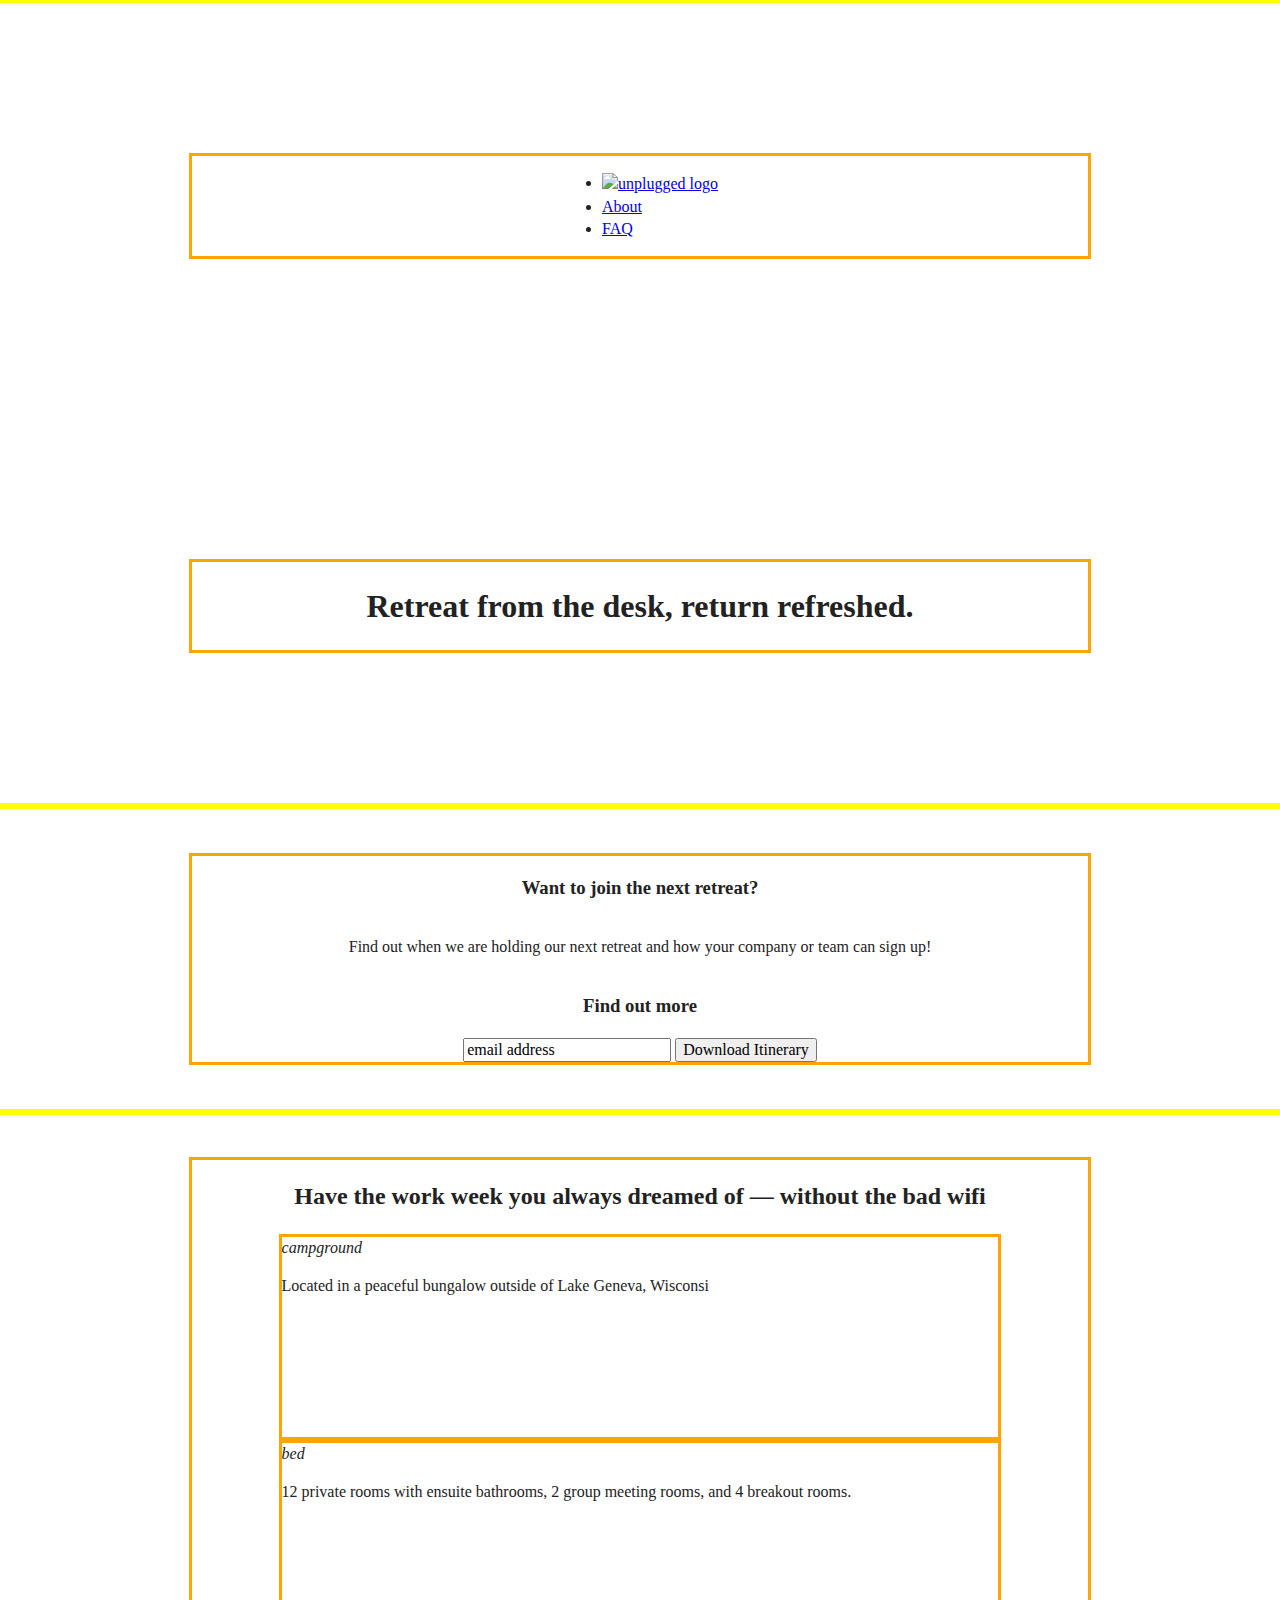
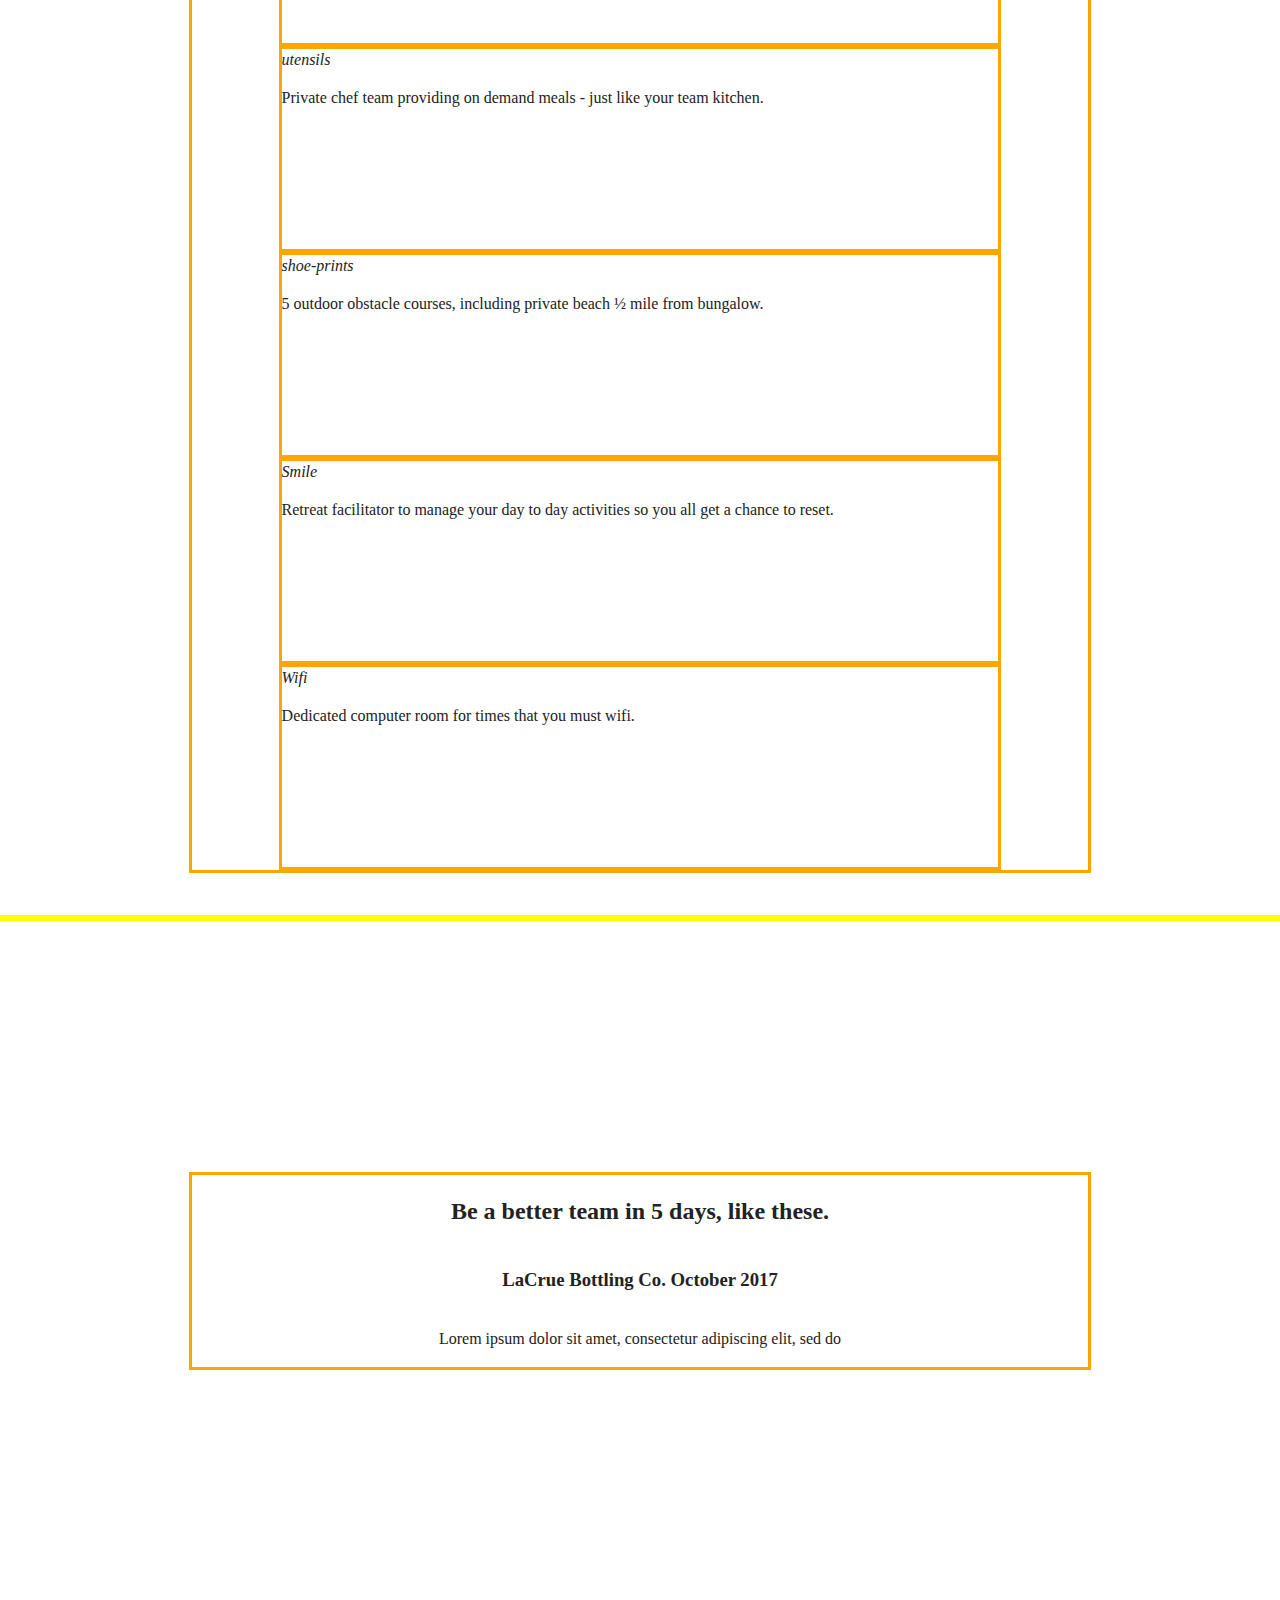
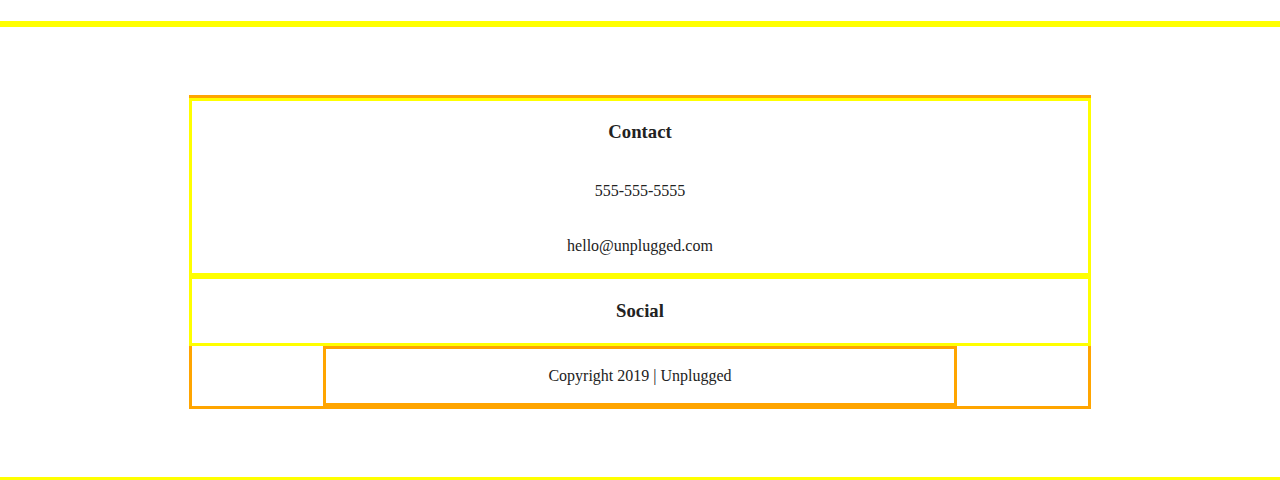
==== index.html @ 6e956337 "CReated breakpoints and fixed layouts for homepage, about and faqs" ====
<!doctype html>
<html class="no-js" lang="">

<head>
  <meta charset="utf-8">
  <title>Unplugged Retreat</title>
  <meta name="description" content="">
  <meta name="viewport" content="width=device-width, initial-scale=1">

  <link rel="manifest" href="site.webmanifest">
  <link rel="apple-touch-icon" href="./icon.png">
  <!-- Place favicon.ico in the root directory -->

  <link rel="stylesheet" href="./css/normalize.css">
  <link rel="stylesheet" href="./css/main.css">

  <meta name="theme-color" content="#fafafa">
</head>

<body>
  <!--[if IE]>
    <p class="browserupgrade">You are using an <strong>outdated</strong> browser. Please <a href="https://browsehappy.com/">upgrade your browser</a> to improve your experience and security.</p>
  <![endif]-->
  <header>
    <div class="section-content">
      <nav>
        <ul>
          <li><a href="#"><img src="" alt="unplugged logo"></a></li>
          <li><a href="./about/index.html">About</a></li>
          <li><a href="./faqs/index.html">FAQ</a></li>
        </ul>
      </nav>
    </div>
    <div class="section-content">
      <h1>Retreat from the desk, return refreshed.</h1>
      <img src="" alt="" />
    </div>
  </header>
  <main>
    <section id="download-form">
      <div class="section-content">
        <h3>Want to join the next retreat? </h3>
        <p>Find out when we are holding our next retreat and how your company or team can sign up!</p>
        <h3>Find out more</h3>
        <form>
          <input type="text" name="name" value="email address">
          <input type="button" value="Download Itinerary">
        </form>
      </div>
    </section>

    <section id="features">
      <div class="section-content">
        <h2>Have the work week you always dreamed of — without the bad wifi</h2>
        <div class="features-item" id="features-1">
          <i>campground</i>
          <p>Located in a peaceful bungalow outside of Lake Geneva, Wisconsi</p>

        </div>
        <div class="features-item" id="features-2">
          <i>bed</i>
          <p>12 private rooms with ensuite bathrooms, 2 group meeting rooms, and 4 breakout rooms.</p>
        </div>
        <div class="features-item" id="features-3">
          <i>utensils</i>
          <p>Private chef team providing on demand meals - just like your team kitchen.</p>
        </div>
        <div class="features-item" id="features-4">
          <i>shoe-prints</i>
          <p>5 outdoor obstacle courses, including private beach ½ mile from bungalow.</p>
        </div>
        <div class="features-item" id="features-5">
          <i>Smile</i>
          <p>Retreat facilitator to manage your day to day activities so you all get a chance to reset.</p>
        </div>
        <div class="features-item" id="features-6">
          <i>Wifi</i>
          <p>Dedicated computer room for times that you must wifi.</p>
        </div>
      </div>
    </section>
    <section id="reviews">
      <div class="section-content">
        <h2>Be a better team in 5 days, like these.</h2>
        <img src="" alt="">
        <h3>
          LaCrue Bottling Co. October 2017
        </h3>
        <p>Lorem ipsum dolor sit amet, consectetur adipiscing elit, sed do</p>
      </div>
    </section>
  </main>
  <footer>
    <div class="section-content">
      <div class="footer-section" id="contact">
        <h3>Contact</h3>
        <p>555-555-5555</p>
        <p>hello@unplugged.com</p>
      </div>
      <div class="footer-section" id="social">
        <h3>Social</h3>
        <div class="social-icons-container">
          <i class="social-icon" id="facebook"></i>
          <i class="social-icon" id="twitter"></i>
          <i class="social-icon" id="instagram"></i>
        </div>
      </div>
      <div class="section-content">
        <p id="copyright">Copyright 2019 | Unplugged</p>
      </div>
    </div>
  </footer>


  <script src="./js/vendor/modernizr-3.8.0.min.js"></script>
  <script src="https://code.jquery.com/jquery-3.4.1.min.js"
    integrity="sha256-CSXorXvZcTkaix6Yvo6HppcZGetbYMGWSFlBw8HfCJo=" crossorigin="anonymous"></script>
  <script>
    window.jQuery || document.write('<script src="js/vendor/jquery-3.4.1.min.js"><\/script>')
  </script>
  <script src="./js/plugins.js"></script>
  <script src="./js/main.js"></script>

  <!-- Google Analytics: change UA-XXXXX-Y to be your site's ID. -->
  <script>
    window.ga = function () {
      ga.q.push(arguments)
    };
    ga.q = [];
    ga.l = +new Date;
    ga('create', 'UA-XXXXX-Y', 'auto');
    ga('set', 'transport', 'beacon');
    ga('send', 'pageview')
  </script>
  <script src="https://www.google-analytics.com/analytics.js" async></script>
</body>

</html>
---- css/main.css ----
/*! HTML5 Boilerplate v7.3.0 | MIT License | https://html5boilerplate.com/ */

/* main.css 2.0.0 | MIT License | https://github.com/h5bp/main.css#readme */
/*
 * What follows is the result of much research on cross-browser styling.
 * Credit left inline and big thanks to Nicolas Gallagher, Jonathan Neal,
 * Kroc Camen, and the H5BP dev community and team.
 */

/* ==========================================================================
   Base styles: opinionated defaults
   ========================================================================== */

html {
  color: #222;
  font-size: 1em;
  line-height: 1.4;
  /* background-color: #ccc; */
}

/*
 * Remove text-shadow in selection highlight:
 * https://twitter.com/miketaylr/status/12228805301
 *
 * Vendor-prefixed and regular ::selection selectors cannot be combined:
 * https://stackoverflow.com/a/16982510/7133471
 *
 * Customize the background color to match your design.
 */

::-moz-selection {
  background: #b3d4fc;
  text-shadow: none;
}

::selection {
  background: #b3d4fc;
  text-shadow: none;
}

/*
 * A better looking default horizontal rule
 */

hr {
  display: block;
  height: 1px;
  border: 0;
  border-top: 1px solid #ccc;
  margin: 1em 0;
  padding: 0;
}

/*
 * Remove the gap between audio, canvas, iframes,
 * images, videos and the bottom of their containers:
 * https://github.com/h5bp/html5-boilerplate/issues/440
 */

audio,
canvas,
iframe,
img,
svg,
video {
  vertical-align: middle;
}

/*
 * Remove default fieldset styles.
 */

fieldset {
  border: 0;
  margin: 0;
  padding: 0;
}

/*
 * Allow only vertical resizing of textareas.
 */

textarea {
  resize: vertical;
}

/* ==========================================================================
   Browser Upgrade Prompt
   ========================================================================== */

.browserupgrade {
  margin: 0.2em 0;
  background: #ccc;
  color: #000;
  padding: 0.2em 0;
}

/* ==========================================================================
   Author's custom styles
   ========================================================================== */

html,
body,
main {
  margin: 0;
  padding: 0;
  width: 100%;
  display: flex;
  justify-content: center;
  align-items: center;
  flex-direction: column;
}


/* ------------General Layout Styles--------- */

header,
footer,
section,
#download-form,
/* .features-item, */
.footer-section {
  display: flex;
  justify-content: center;
  align-items: center;
  flex-direction: column;
  border: 3px solid yellow;
  width: 100%;
  /* max-width: 1200px; */
}

header {
  min-height: 800px;
}

section#download-form {
  min-height: 300px;
}

section#features {
  min-height: 1400px;
}

#features .features-item {
  min-height: 200px;
  width: 100%;
  border: 3px solid orange;
}

section#reviews {
  min-height: 600px;
  width: 100%;
}

footer {
  min-height: 350px;
  width: 100%;
}

.section-content {
  width: 95%;
}









/* ------------Footer Styles--------- */







/* ==========================================================================
   Helper classes
   ========================================================================== */

/*
 * Hide visually and from screen readers
 */

.hidden {
  display: none !important;
}

/*
* Hide only visually, but have it available for screen readers:
* https://snook.ca/archives/html_and_css/hiding-content-for-accessibility
*
* 1. For long content, line feeds are not interpreted as spaces and small width
*    causes content to wrap 1 word per line:
*    https://medium.com/@jessebeach/beware-smushed-off-screen-accessible-text-5952a4c2cbfe
*/

.sr-only {
  border: 0;
  clip: rect(0, 0, 0, 0);
  height: 1px;
  margin: -1px;
  overflow: hidden;
  padding: 0;
  position: absolute;
  white-space: nowrap;
  width: 1px;
  /* 1 */
}

/*
* Extends the .sr-only class to allow the element
* to be focusable when navigated to via the keyboard:
* https://www.drupal.org/node/897638
*/

.sr-only.focusable:active,
.sr-only.focusable:focus {
  clip: auto;
  height: auto;
  margin: 0;
  overflow: visible;
  position: static;
  white-space: inherit;
  width: auto;
}

/*
* Hide visually and from screen readers, but maintain layout
*/

.invisible {
  visibility: hidden;
}

/*
* Clearfix: contain floats
*
* For modern browsers
* 1. The space content is one way to avoid an Opera bug when the
*    `contenteditable` attribute is included anywhere else in the document.
*    Otherwise it causes space to appear at the top and bottom of elements
*    that receive the `clearfix` class.
* 2. The use of `table` rather than `block` is only necessary if using
*    `:before` to contain the top-margins of child elements.
*/

.clearfix:before,
.clearfix:after {
  content: " ";
  /* 1 */
  display: table;
  /* 2 */
}

.clearfix:after {
  clear: both;
}

/* ==========================================================================
   EXAMPLE Media Queries for Responsive Design.
   These examples override the primary ('mobile first') styles.
   Modify as content requires.
   ========================================================================== */

@media only screen and (min-width: 768px) {

  /* Style adjustments for tablet */
  .section-content {
    width: 80%;
    max-width: 1200px;
    border: 3px solid orange;
    margin: auto;
    display: flex;
    justify-content: center;
    align-items: center;
    flex-direction: column;
  }



  #features .features-item {
    width: 80%;
    border: 3px solid orange;
  }

  section#reviews {
    min-height: 700px;
  }

  footer {
    min-height: 450px;
  }

}

@media only screen and (min-width: 1200px) {
  /* Style adjustments for desktop */

  .section-content {
    width: 70%;
    max-width: 1200px;
    border: 3px solid orange;
  }


}


/* ==========================================================================
   Print styles.
   Inlined to avoid the additional HTTP request:
   https://www.phpied.com/delay-loading-your-print-css/
   ========================================================================== */

@media print {

  *,
  *:before,
  *:after {
    background: transparent !important;
    color: #000 !important;
    /* Black prints faster */
    box-shadow: none !important;
    text-shadow: none !important;
  }

  a,
  a:visited {
    text-decoration: underline;
  }

  a[href]:after {
    content: " ("attr(href) ")";
  }

  abbr[title]:after {
    content: " ("attr(title) ")";
  }

  /*
     * Don't show links that are fragment identifiers,
     * or use the `javascript:` pseudo protocol
     */
  a[href^="#"]:after,
  a[href^="javascript:"]:after {
    content: "";
  }

  pre {
    white-space: pre-wrap !important;
  }

  pre,
  blockquote {
    border: 1px solid #999;
    page-break-inside: avoid;
  }

  /*
     * Printing Tables:
     * https://web.archive.org/web/20180815150934/http://css-discuss.incutio.com/wiki/Printing_Tables
     */
  thead {
    display: table-header-group;
  }

  tr,
  img {
    page-break-inside: avoid;
  }

  p,
  h2,
  h3 {
    orphans: 3;
    widows: 3;
  }

  h2,
  h3 {
    page-break-after: avoid;
  }
}
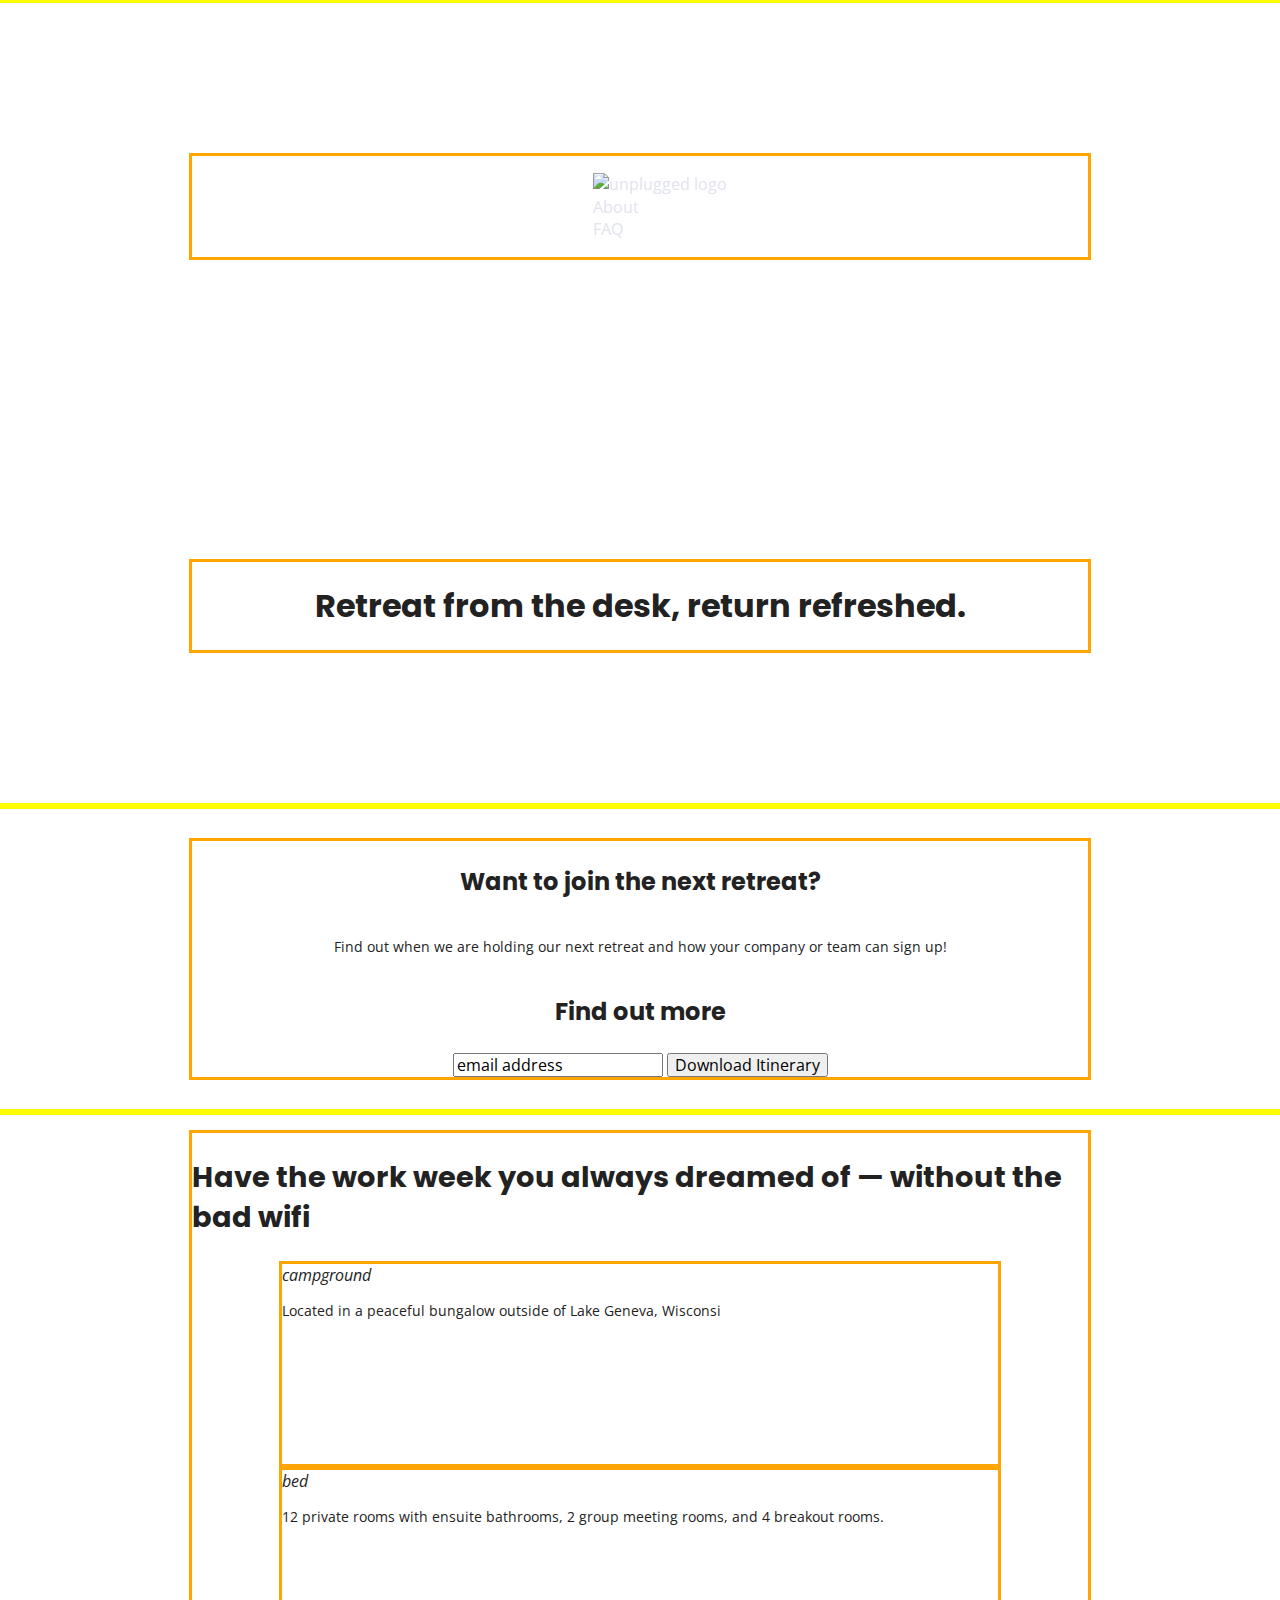
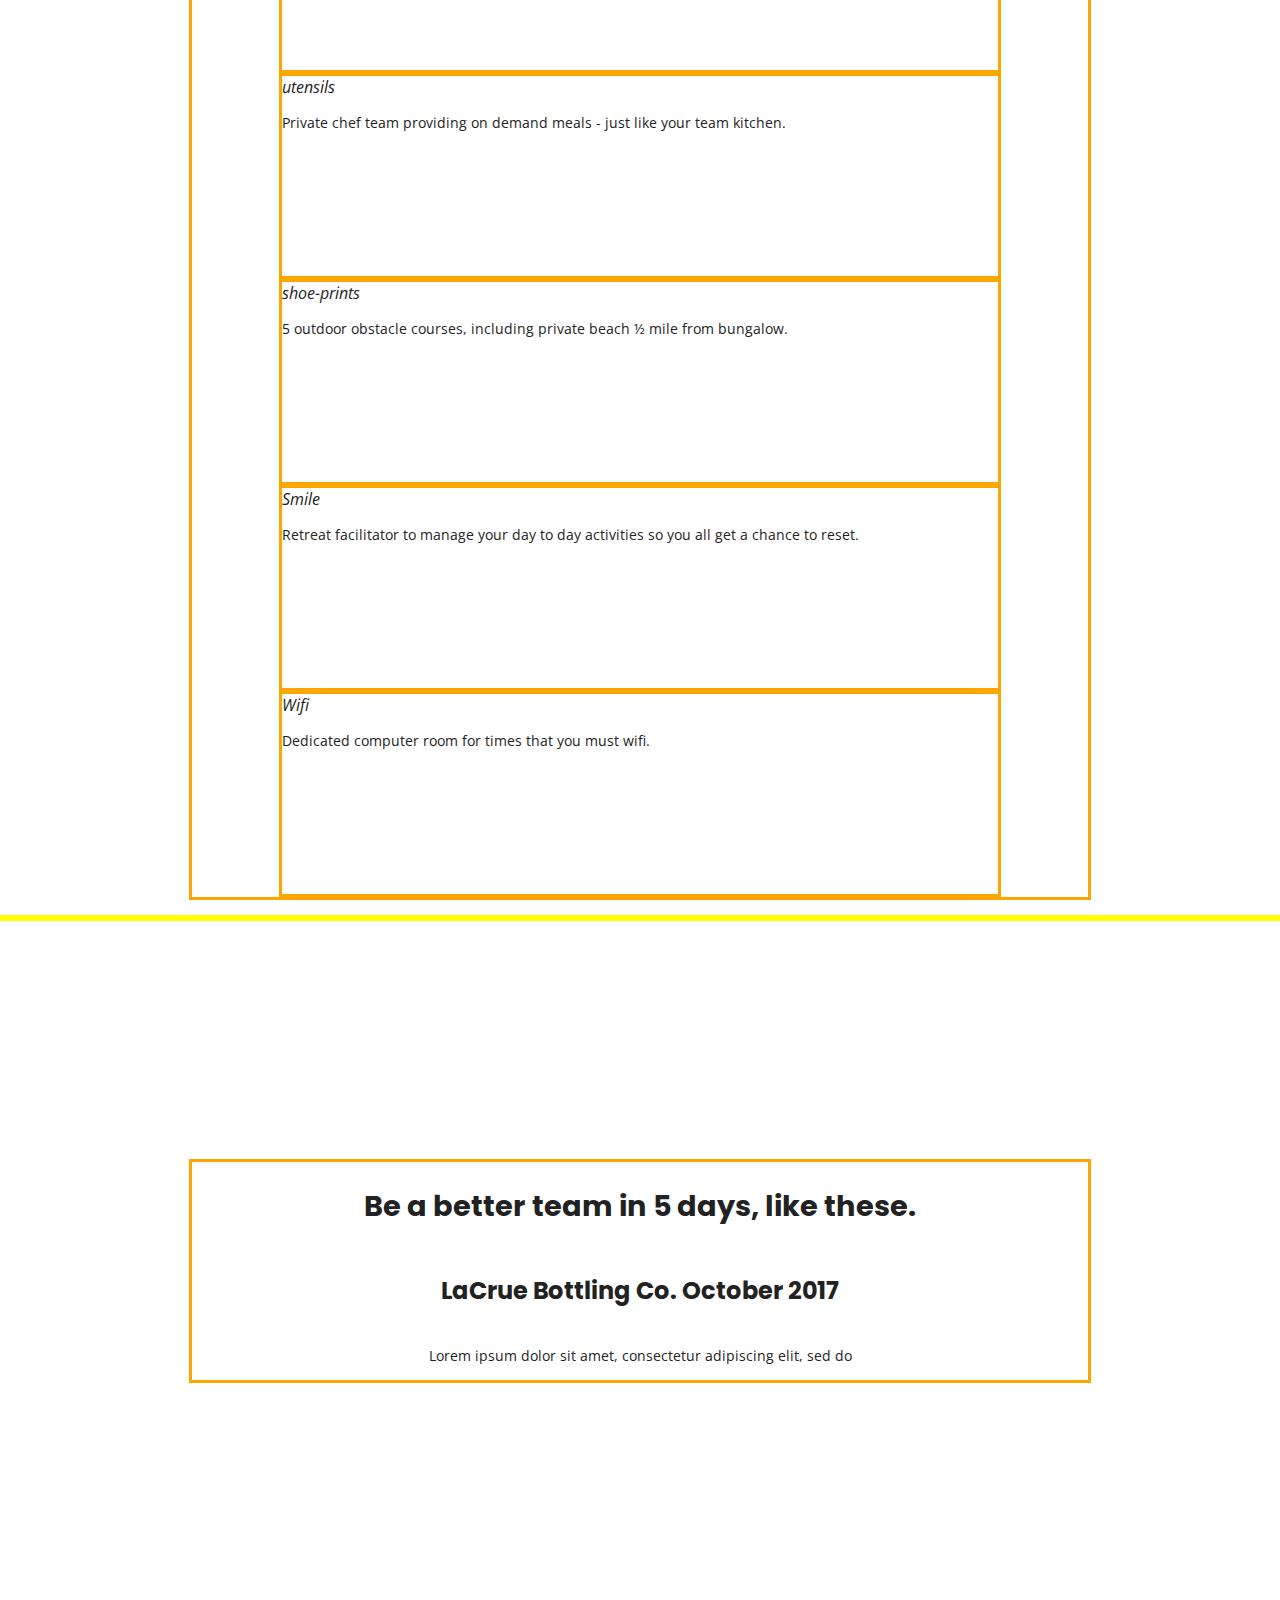
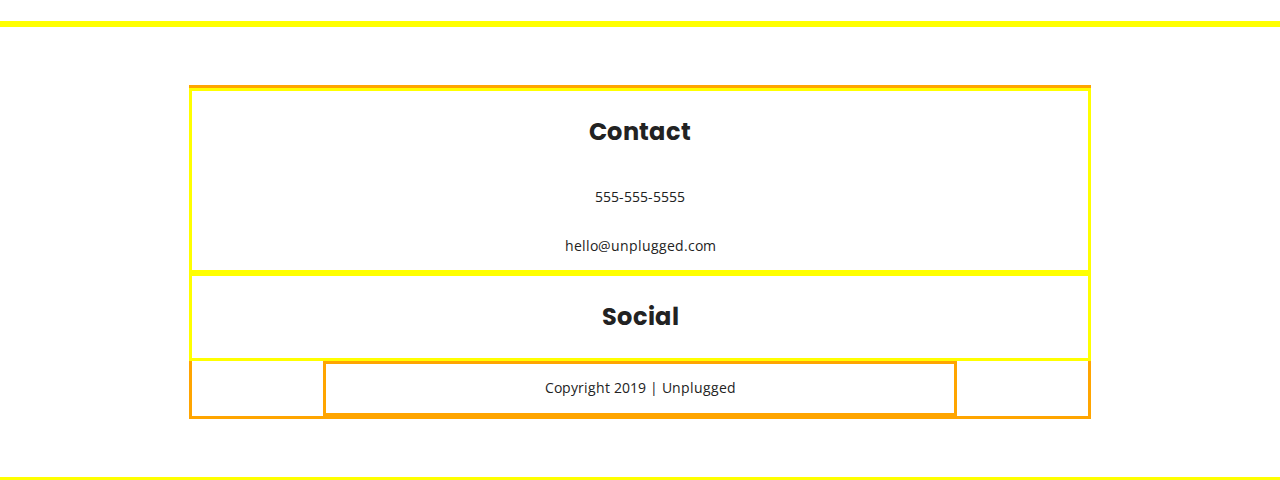
==== commit 6e9b17fe: "Implemented font styles in homepage" ====
--- a/index.html
+++ b/index.html
@@ -11,6 +11,8 @@
   <link rel="apple-touch-icon" href="./icon.png">
   <!-- Place favicon.ico in the root directory -->
 
+  <!-- Google Fonts -->
+  <link href="https://fonts.googleapis.com/css?family=Open+Sans:400,700|Poppins:500,700" rel="stylesheet">
   <link rel="stylesheet" href="./css/normalize.css">
   <link rel="stylesheet" href="./css/main.css">
 
--- a/css/main.css
+++ b/css/main.css
@@ -98,6 +98,15 @@
 /* ==========================================================================
    Author's custom styles
    ========================================================================== */
+
+/* General Styles */
+html {
+  font-size: 16px;
+}
+
+body {
+  font-size: 1em;
+}
 
 html,
 body,
@@ -109,7 +118,48 @@
   justify-content: center;
   align-items: center;
   flex-direction: column;
-}
+  font-family: 'Open Sans', sans-serif;
+}
+
+
+ul,
+ol {
+  list-style-type: none;
+}
+
+a {
+  color: #e2e3ed;
+  text-decoration: none;
+}
+
+h1 {
+  font-family: 'Poppins', sans-serif;
+  font-size: 2em;
+}
+
+h2 {
+  font-family: 'Poppins', sans-serif;
+  font-size: 1.8em;
+}
+
+h3,
+h4 {
+  font-family: 'Poppins', sans-serif;
+  font-size: 1.5em;
+}
+
+p {
+  font-size: 0.9em;
+}
+
+img {}
+
+figure {}
+
+address {}
+
+.section-content {}
+
 
 
 /* ------------General Layout Styles--------- */
@@ -162,6 +212,7 @@
 }
 
 
+/* --------General Styles------- */
 
 
 
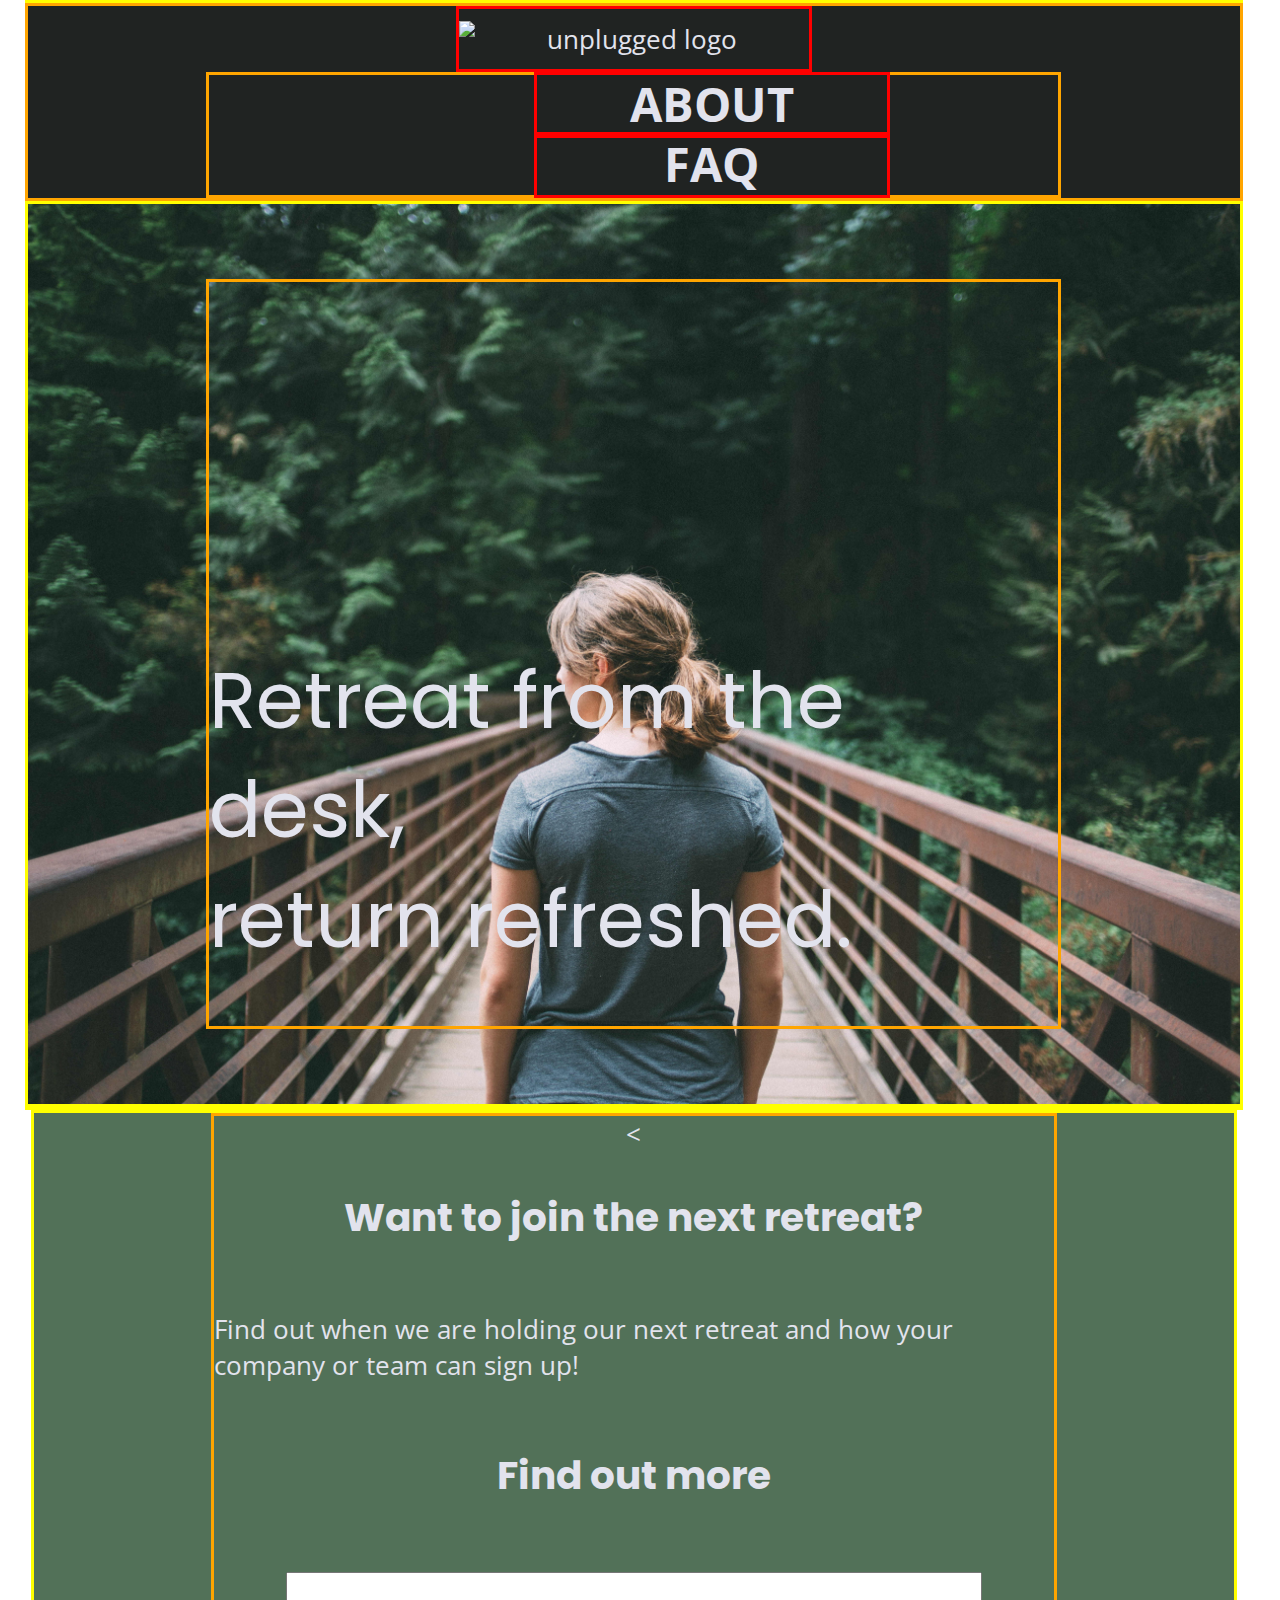
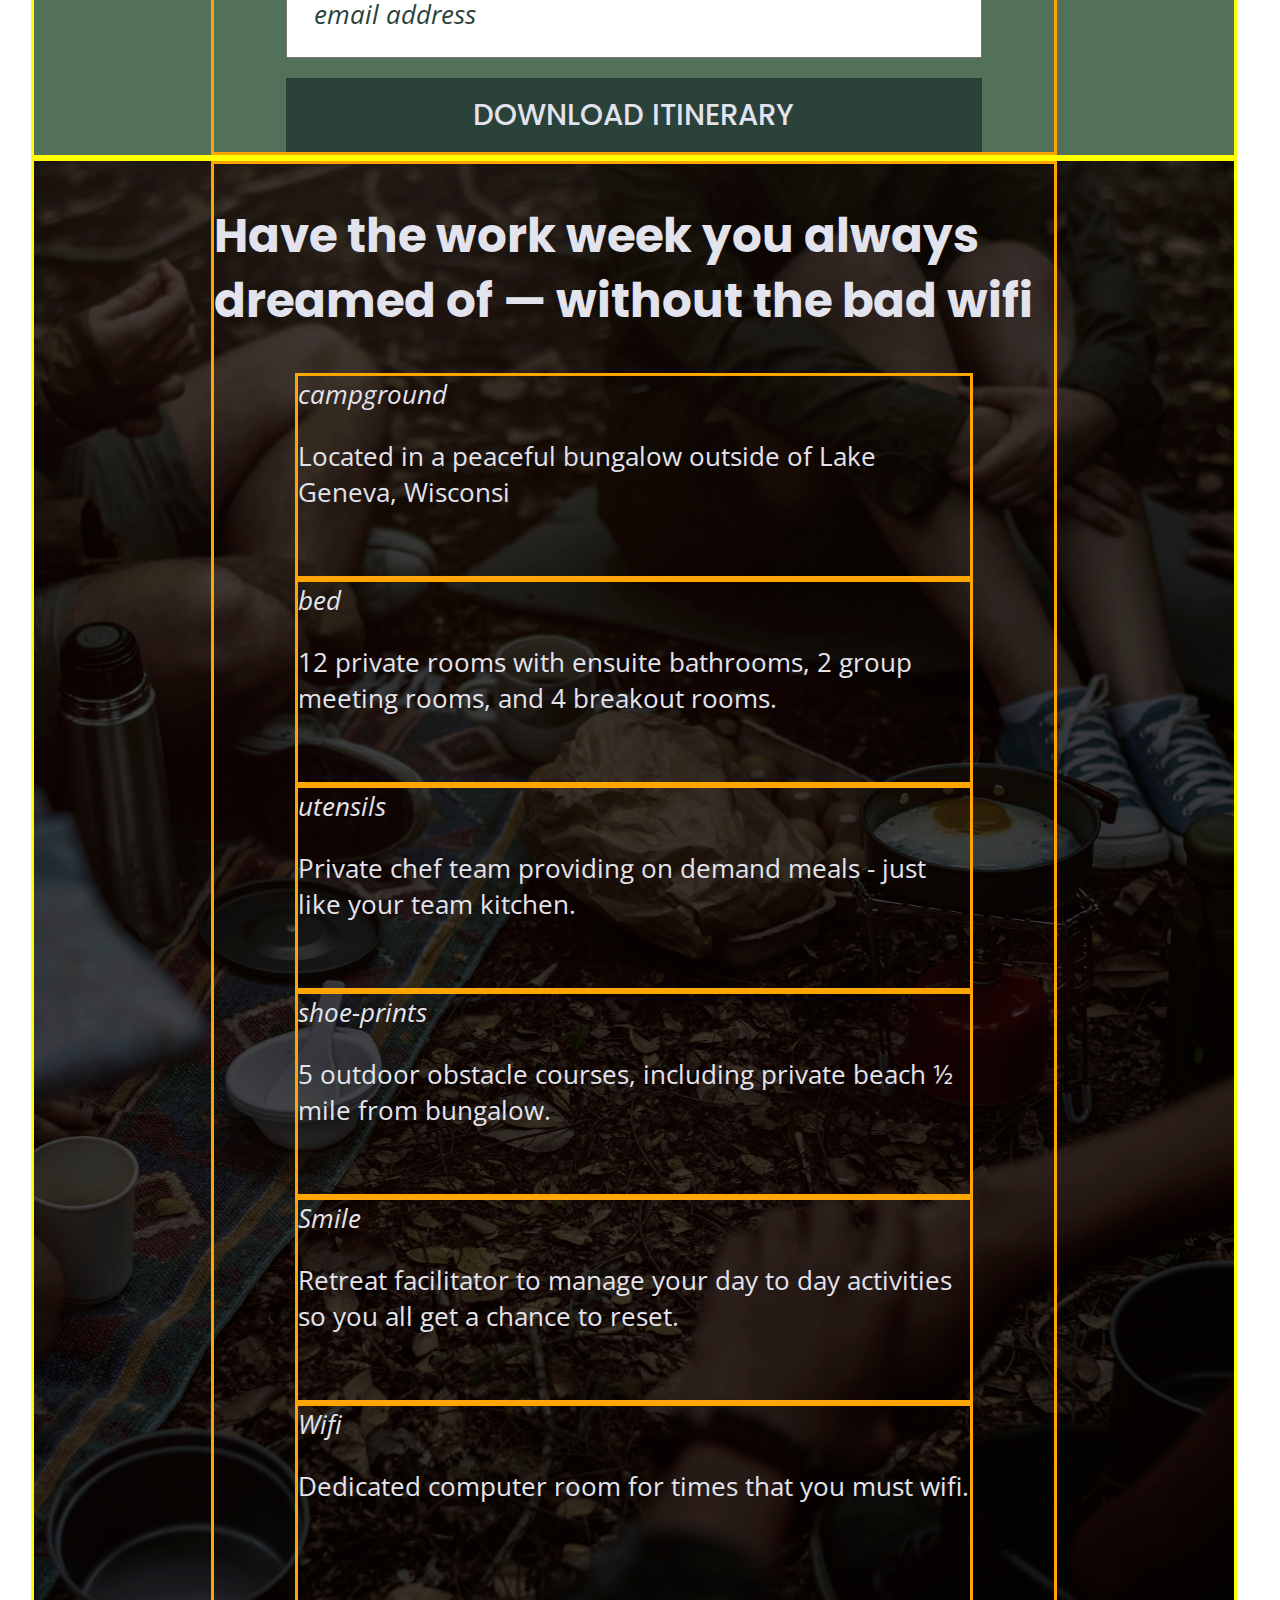
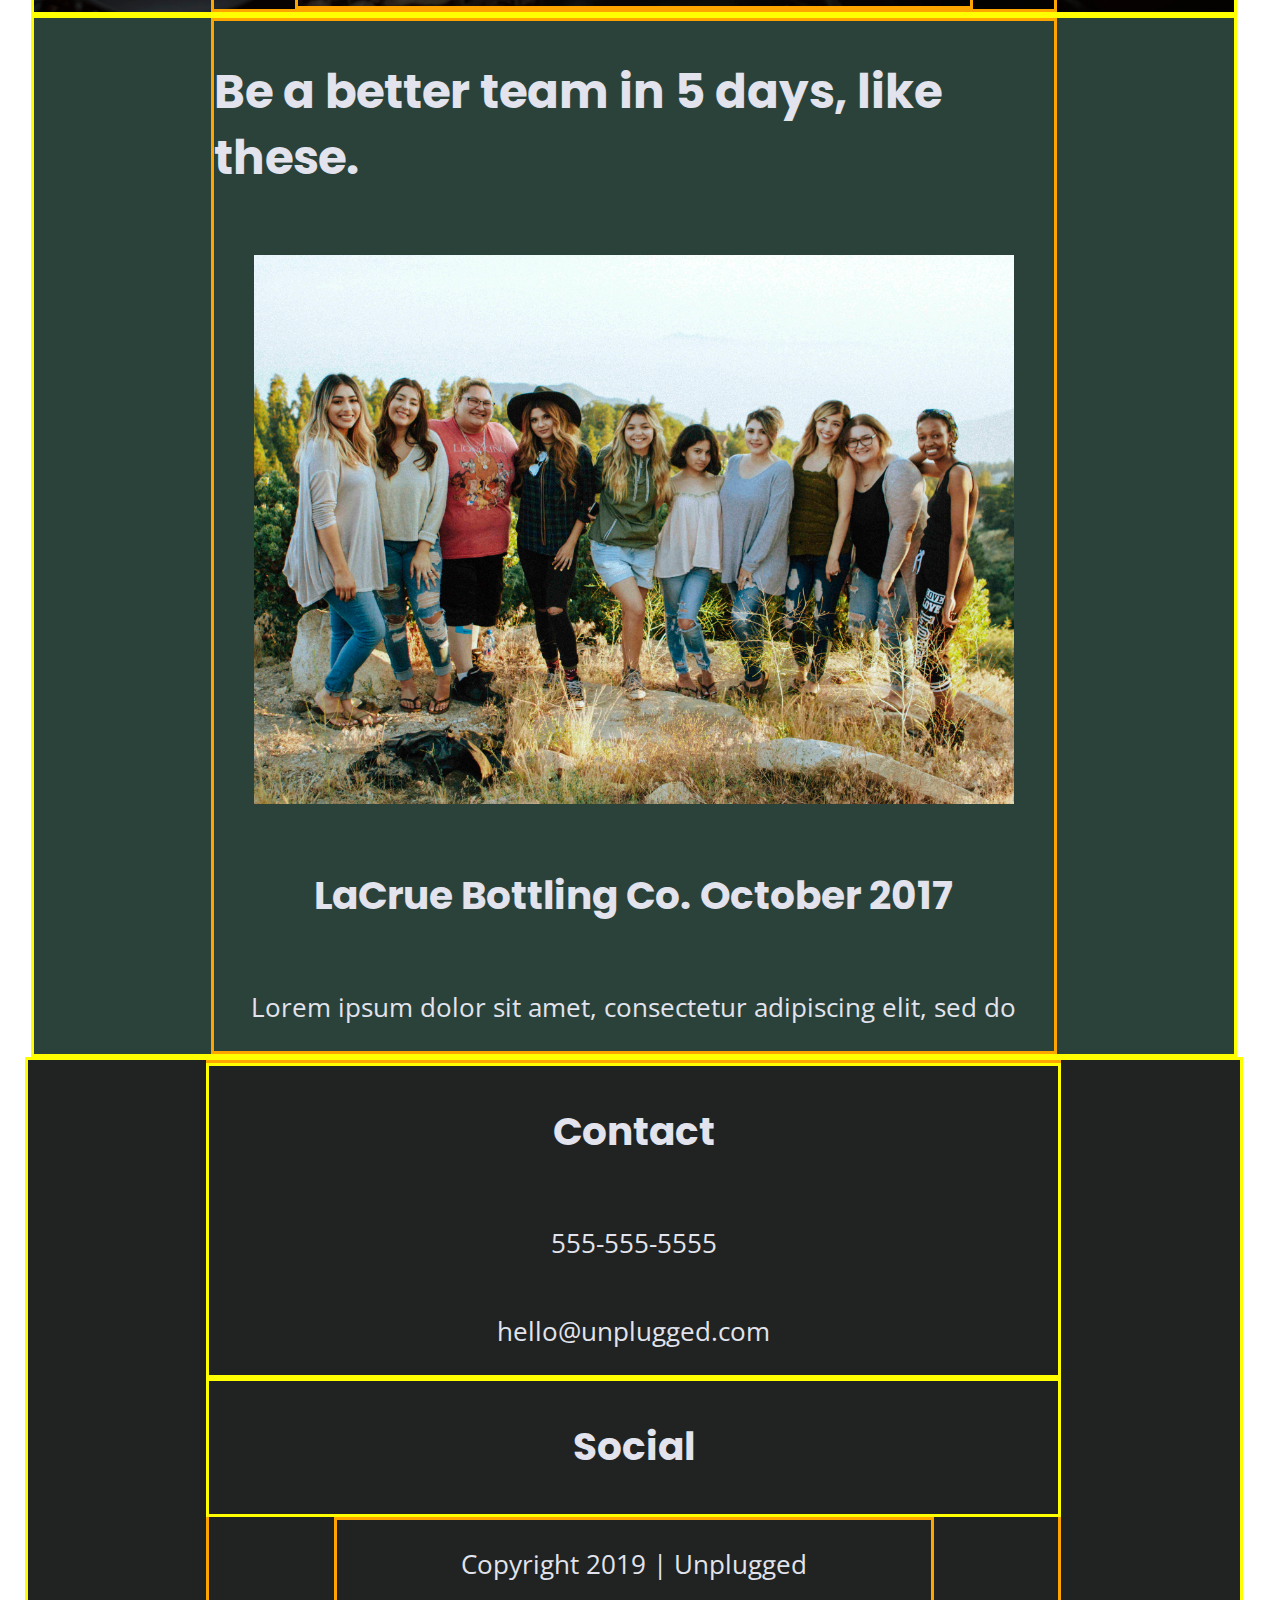
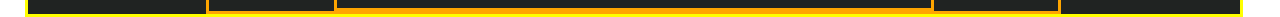
==== commit ed699dcc: "images compressed and placed on homepage backgground and normal images" ====
--- a/index.html
+++ b/index.html
@@ -24,24 +24,24 @@
     <p class="browserupgrade">You are using an <strong>outdated</strong> browser. Please <a href="https://browsehappy.com/">upgrade your browser</a> to improve your experience and security.</p>
   <![endif]-->
   <header>
-    <div class="section-content">
       <nav>
-        <ul>
-          <li><a href="#"><img src="" alt="unplugged logo"></a></li>
+        <a href="#"><img src="" alt="unplugged logo"></a>
+        <ul class="section-content">
           <li><a href="./about/index.html">About</a></li>
           <li><a href="./faqs/index.html">FAQ</a></li>
         </ul>
       </nav>
-    </div>
+  <section id="hero-section" >
     <div class="section-content">
-      <h1>Retreat from the desk, return refreshed.</h1>
+      <h1>Retreat from the desk, <br>return refreshed.</h1>
       <img src="" alt="" />
     </div>
+  </section>
   </header>
   <main>
     <section id="download-form">
       <div class="section-content">
-        <h3>Want to join the next retreat? </h3>
+  <      <h3>Want to join the next retreat? </h3>
         <p>Find out when we are holding our next retreat and how your company or team can sign up!</p>
         <h3>Find out more</h3>
         <form>
@@ -84,7 +84,9 @@
     <section id="reviews">
       <div class="section-content">
         <h2>Be a better team in 5 days, like these.</h2>
-        <img src="" alt="">
+        <figure>
+        <img src="./img/omar-lopez-296944-unsplash-72.jpg" alt="">
+      </figure>
         <h3>
           LaCrue Bottling Co. October 2017
         </h3>
--- a/css/main.css
+++ b/css/main.css
@@ -99,7 +99,13 @@
    Author's custom styles
    ========================================================================== */
 
+
+/* Light green: #527158 */
+/* Darker Green #2a423a */
+/* ALmost Black Green: #202322  */
+/* Grey Font color: #e2e3ed */
 /* General Styles */
+
 html {
   font-size: 16px;
 }
@@ -113,7 +119,7 @@
 main {
   margin: 0;
   padding: 0;
-  width: 100%;
+  max-width: 99%;
   display: flex;
   justify-content: center;
   align-items: center;
@@ -125,6 +131,8 @@
 ul,
 ol {
   list-style-type: none;
+  padding:0;
+  margin:0;
 }
 
 a {
@@ -134,7 +142,9 @@
 
 h1 {
   font-family: 'Poppins', sans-serif;
-  font-size: 2em;
+  font-size: 3em;
+  font-weight: normal;
+
 }
 
 h2 {
@@ -149,12 +159,16 @@
 }
 
 p {
-  font-size: 0.9em;
-}
-
-img {}
-
-figure {}
+  font-size: 1em;
+}
+
+img {
+  width:100%;
+}
+
+figure {
+
+}
 
 address {}
 
@@ -176,12 +190,65 @@
   flex-direction: column;
   border: 3px solid yellow;
   width: 100%;
+  
   /* max-width: 1200px; */
 }
 
-header {
-  min-height: 800px;
-}
+nav{
+  width:100%;
+  border:3px solid orange;
+  display:flex;
+  flex-direction: column;
+  justify-content: center;
+  align-items: center;
+}
+
+nav ul{
+  display:flex;
+  justify-content: space-around;
+  align-items: center;
+  flex-flow: row wrap;
+  /* border:3px solid green; */
+  width:100%;
+  margin:auto;
+  font-size: 1.8em;
+  text-transform: uppercase;
+  font-weight: bold;
+}
+
+nav a{
+  max-width:500px;
+  min-width:350px;
+  text-align: center;
+  height: 60px;
+  border:3px solid red;
+  display:flex;
+  justify-content: space-around;
+  align-items: center;
+}
+
+nav ul li{
+  width:200px;
+  /* border:3px solid red; */
+  text-align: center;
+  height: 60px;
+  display:flex;
+  justify-content: space-around;
+  align-items: center;
+}
+
+section#hero-section {
+  min-height: 900px;
+  background: url('../img/jake-melara-30679-unsplash-compressed.jpg') center no-repeat #333;
+  background-size: cover;
+  justify-content: flex-start;
+}
+
+section#hero-section h1 {
+  padding-top:4em;
+  text-align: left;
+}
+
 
 section#download-form {
   min-height: 300px;
@@ -189,6 +256,8 @@
 
 section#features {
   min-height: 1400px;
+  background: url('../img/rawpixel-800820-unsplash1.jpg') center no-repeat #333;
+  background-size: cover;
 }
 
 #features .features-item {
@@ -212,13 +281,64 @@
 }
 
 
-/* --------General Styles------- */
-
-
-
-
-
-
+/* --------Form Styles------- */
+
+form {
+  margin-top: 30px;
+}
+
+input[type=text] {
+  box-sizing: border-box;
+  width: 100%;
+  color: #2a423a;
+  font-style: italic;
+  padding: 1em;
+}
+
+input[type=button] {
+  width: 100%;
+  padding: 20px 0;
+  margin-top: 20px;
+  background-color: #2a423a;
+  font-family: 'Poppins', Helvetica, Arial, sans-serif;
+  font-weight: 500;
+  font-size: 1.125em;
+  color: #e2e3ed;
+  border: none;
+  text-align: center;
+  text-transform: uppercase;
+}
+
+
+/* ---General Background color and images--- */
+
+/* Light grey font*/
+header,nav,
+footer {
+  background-color: #202322;
+  color: #e2e3ed;
+  /* Light grey */
+}
+
+section#reviews,
+section#contact-us {
+  background-color: #2a423a;
+  color: #e2e3ed;
+}
+
+
+/* Light green: #527158 */
+section#download-form,
+section#mission,
+section#faq-questions {
+  background-color: #527158;
+  color: #e2e3ed;
+}
+
+section#features,
+h1 {
+  color: #e2e3ed;
+}
 
 /* ------------Footer Styles--------- */
 
@@ -320,6 +440,10 @@
 @media only screen and (min-width: 768px) {
 
   /* Style adjustments for tablet */
+  html {
+    font-size: 18px;
+  }
+
   .section-content {
     width: 80%;
     max-width: 1200px;
@@ -333,6 +457,7 @@
 
 
 
+
   #features .features-item {
     width: 80%;
     border: 3px solid orange;
@@ -349,7 +474,11 @@
 }
 
 @media only screen and (min-width: 1200px) {
+
   /* Style adjustments for desktop */
+  html {
+    font-size: 26px;
+  }
 
   .section-content {
     width: 70%;
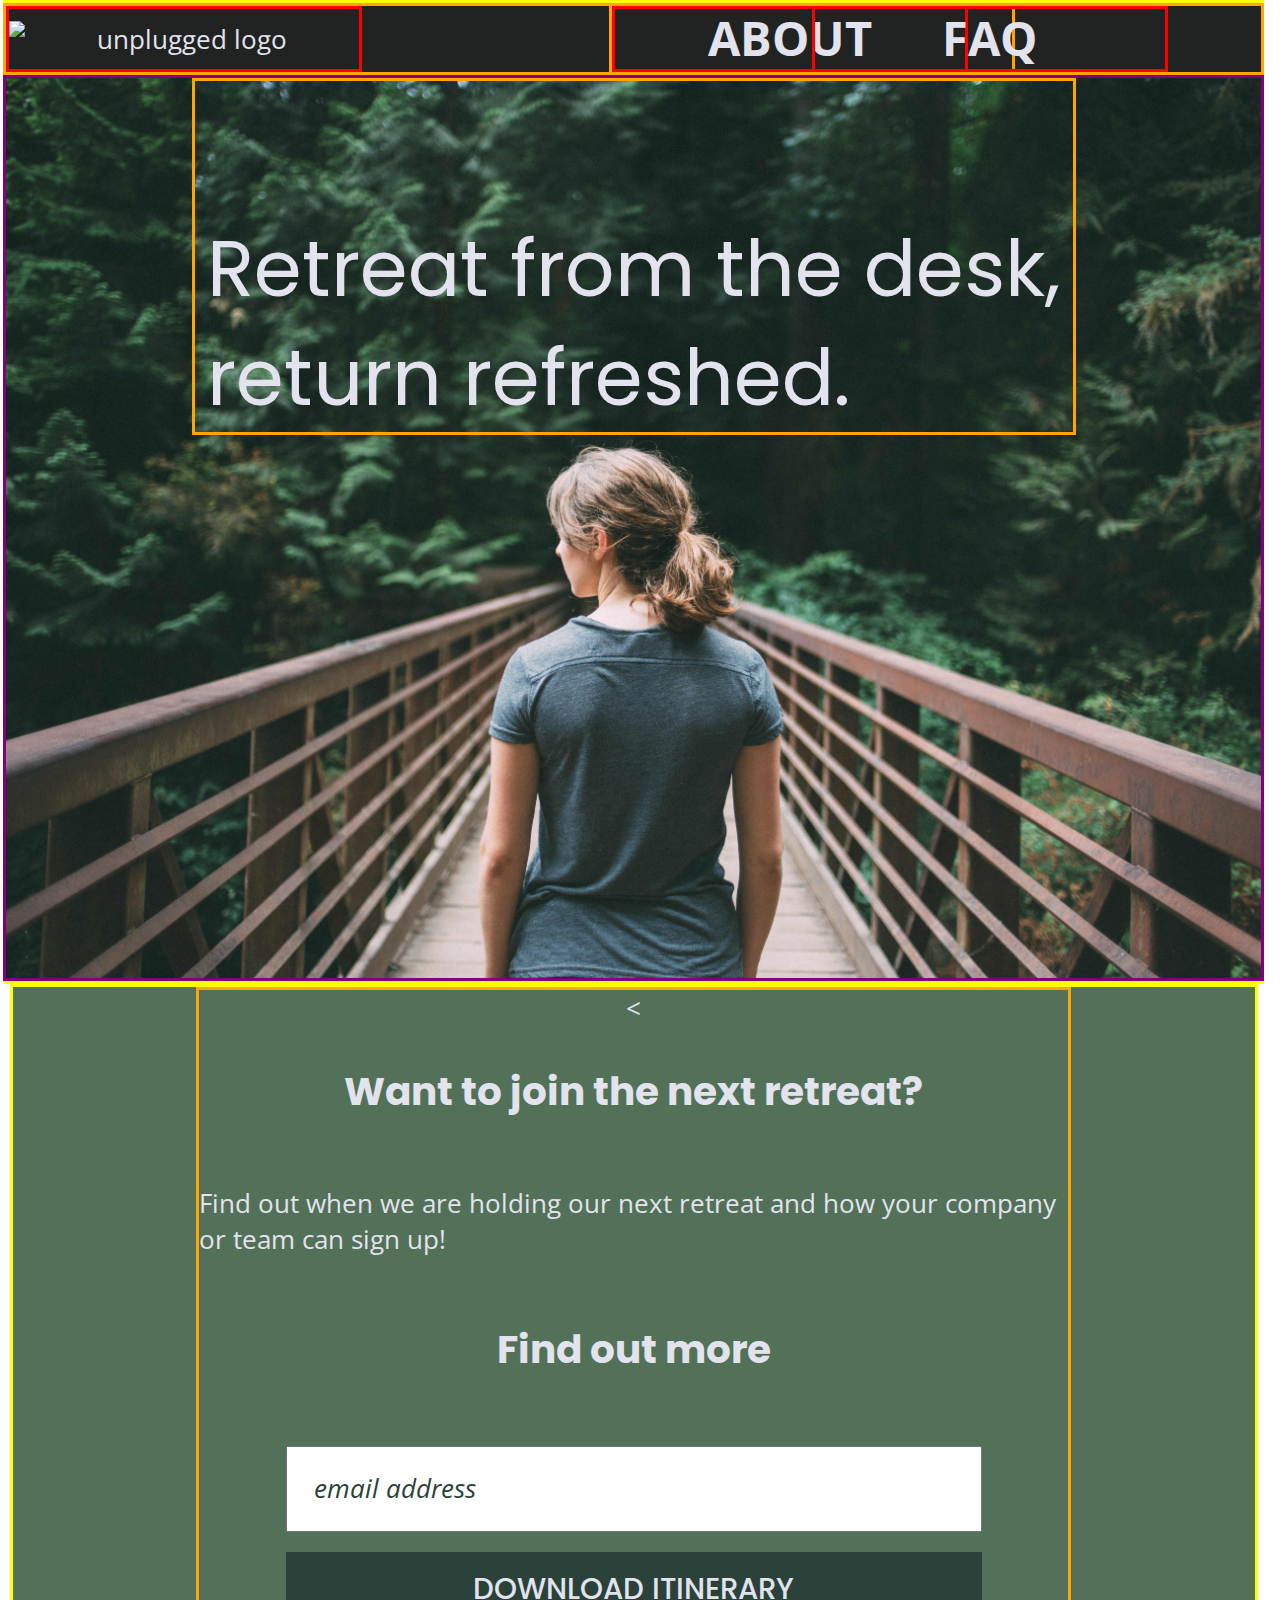
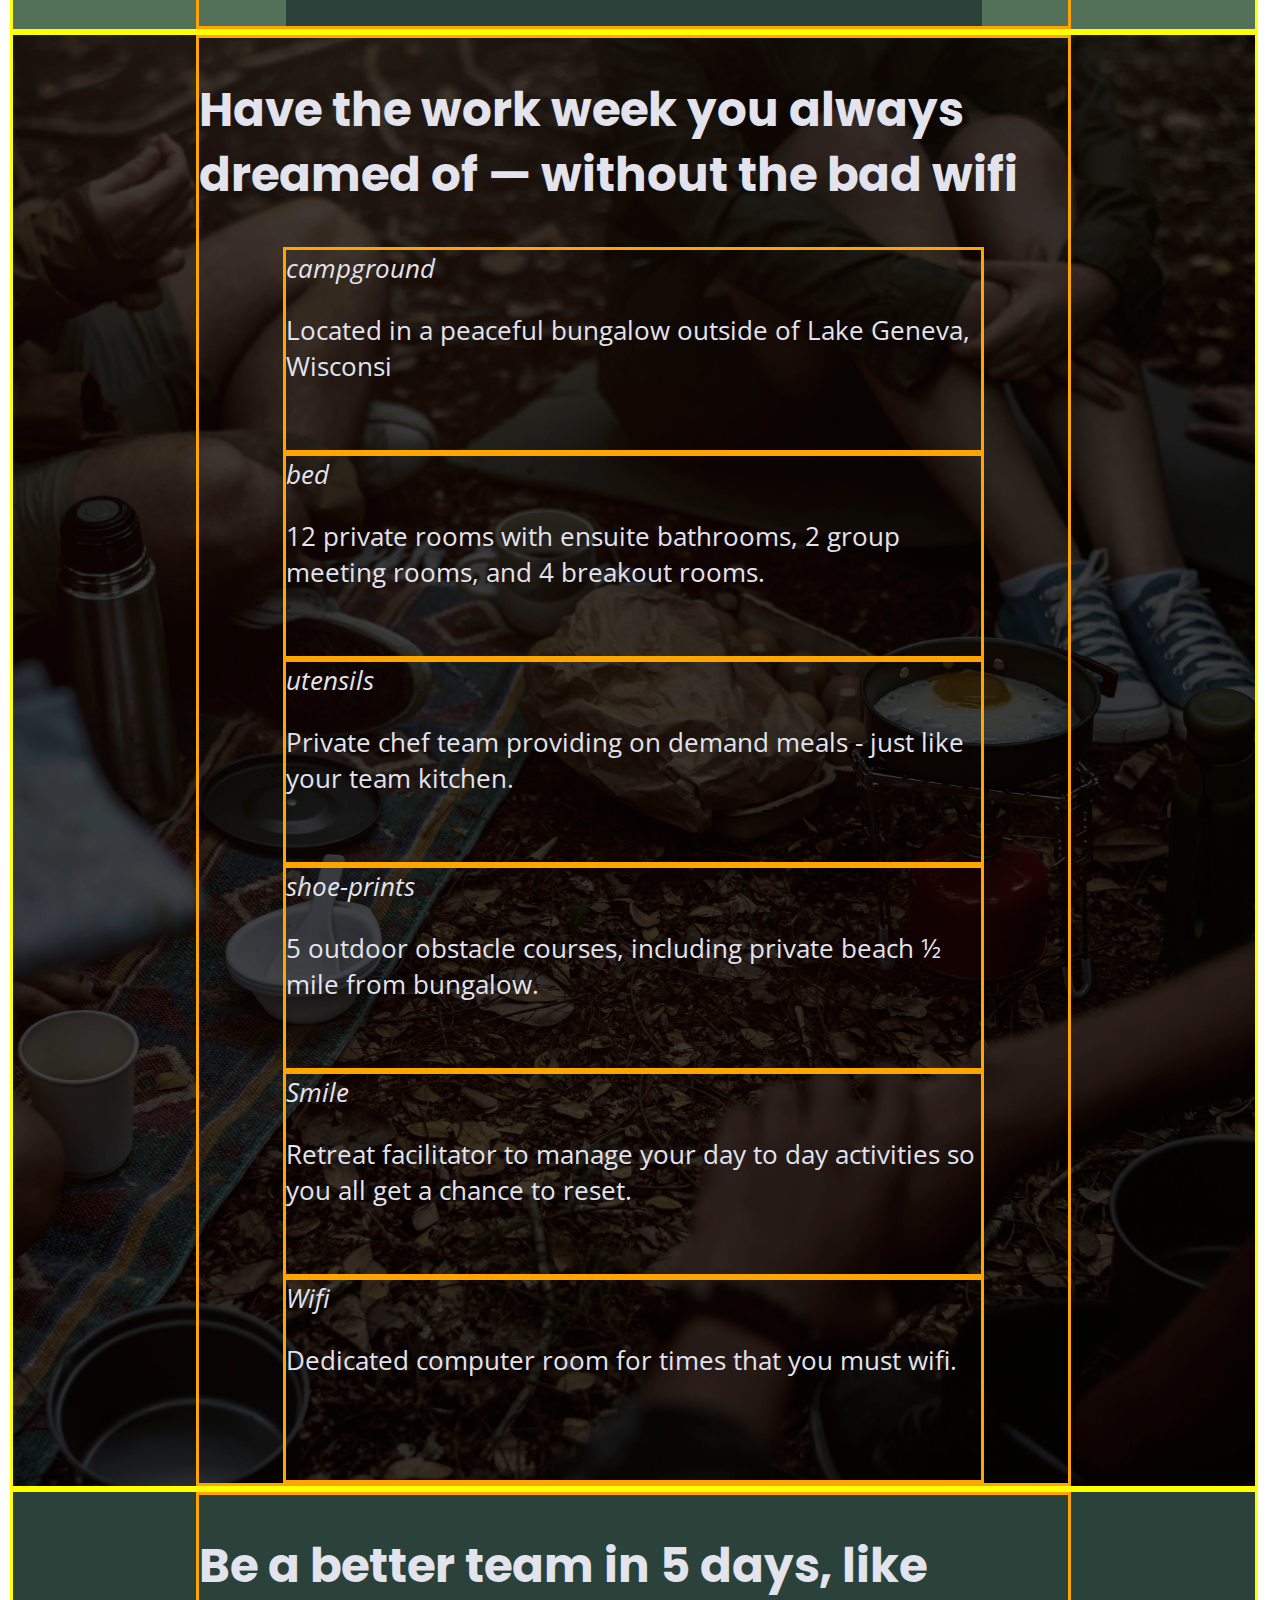
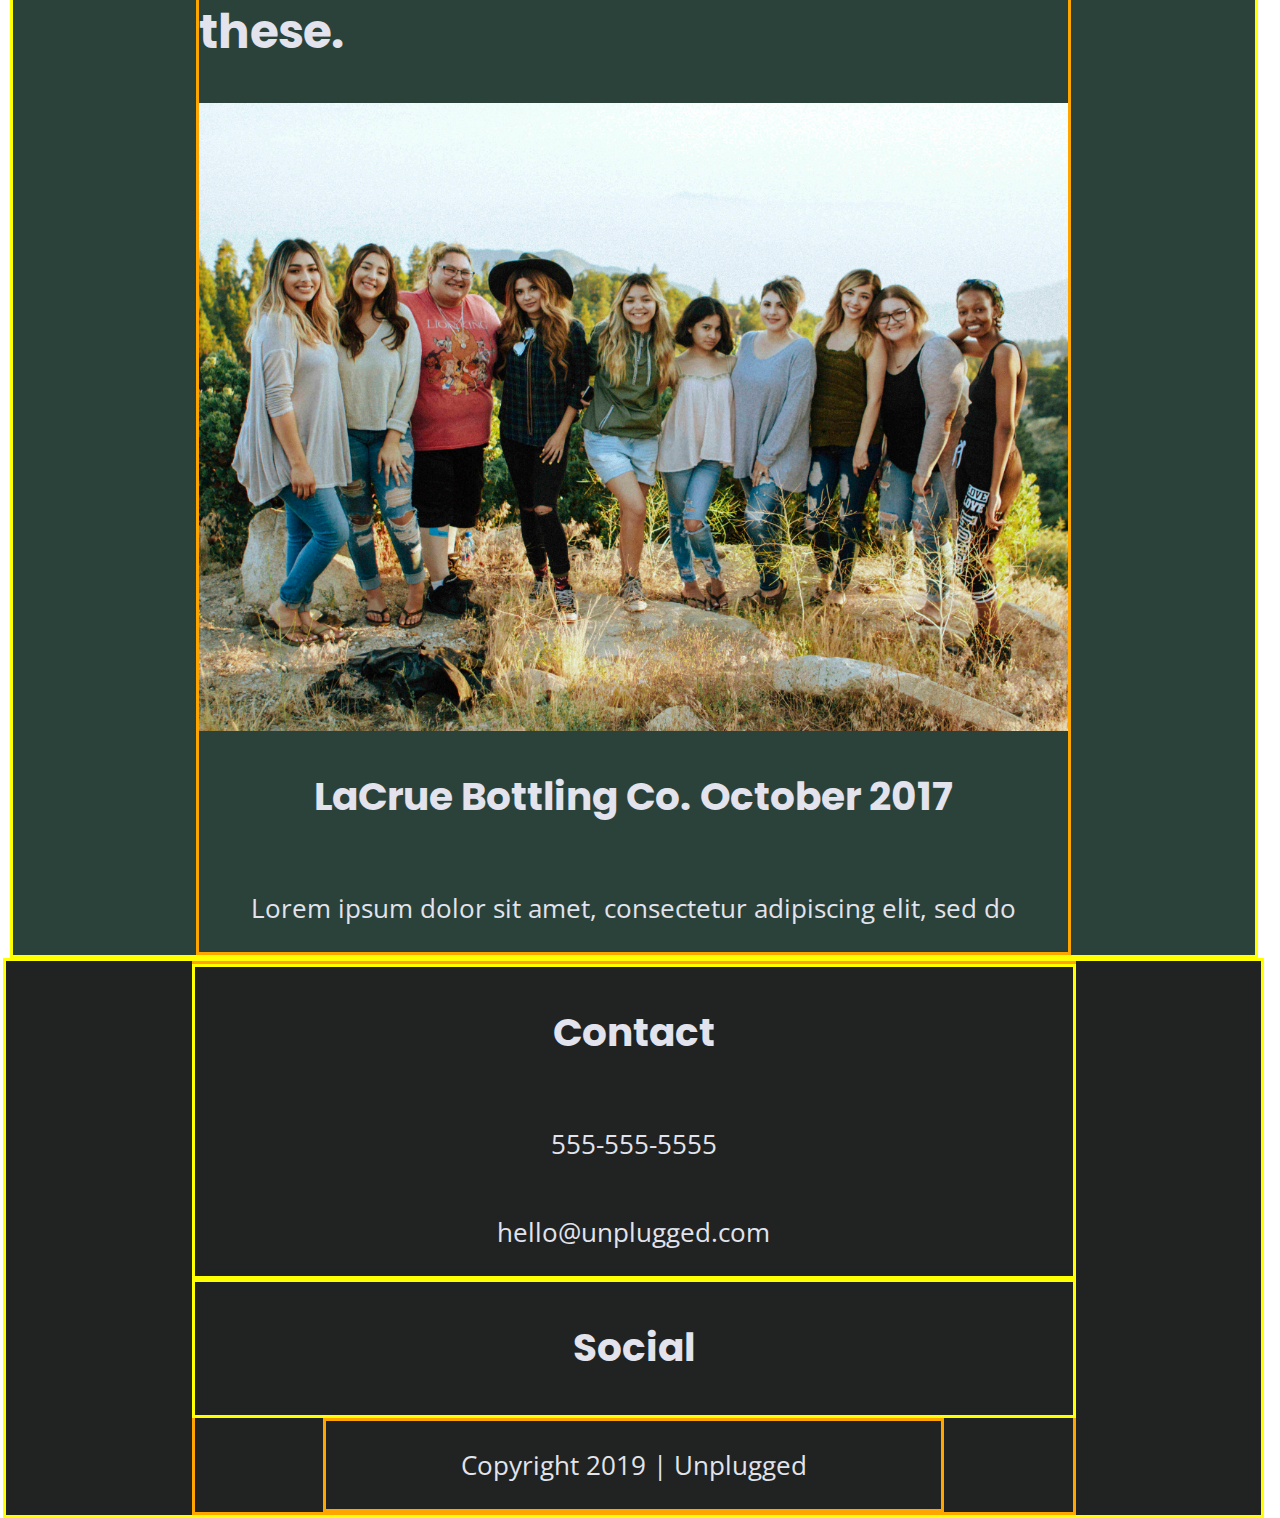
==== commit 6f694381: "Responsified images" ====
--- a/index.html
+++ b/index.html
@@ -34,7 +34,6 @@
   <section id="hero-section" >
     <div class="section-content">
       <h1>Retreat from the desk, <br>return refreshed.</h1>
-      <img src="" alt="" />
     </div>
   </section>
   </header>
--- a/css/main.css
+++ b/css/main.css
@@ -167,7 +167,8 @@
 }
 
 figure {
-
+  margin: 0;
+  padding:0;
 }
 
 address {}
@@ -190,8 +191,6 @@
   flex-direction: column;
   border: 3px solid yellow;
   width: 100%;
-  
-  /* max-width: 1200px; */
 }
 
 nav{
@@ -456,6 +455,46 @@
   }
 
 
+  nav{
+    width:100%;
+    /* border:3px solid orange;
+    display:flex; */
+    /* text-align: center; */
+    flex-direction: row;
+    justify-content: center;
+    align-items: center;
+    /* justify-items: center; */
+  }
+
+  nav ul li, nav a {
+    width:200px;
+  }
+
+
+  ul.section-content{
+    width:auto;
+    flex-direction: row;
+  }
+
+  section#hero-section {
+    display:flex;
+    flex-direction: column;
+    justify-content: flex-start;
+    align-items: flex-start;
+    border:3px solid purple;
+  }
+
+  section#hero-section .section-content {
+    padding:0;
+    margin-top: 0;
+    text-align: left;
+  }
+
+  section#hero-section h1 {
+    padding: 2.5em 0 0;
+    margin:0 auto;
+    text-align: left;
+  }
 
 
   #features .features-item {
@@ -476,14 +515,30 @@
 @media only screen and (min-width: 1200px) {
 
   /* Style adjustments for desktop */
-  html {
+  html,body,main {
     font-size: 26px;
-  }
+    width:100vw;
+  }
+
+  header,
+footer,
+section,
+#download-form,
+/* .features-item, */
+.footer-section {
+  border: 3px solid yellow;
+  width: 100%;
+}
 
   .section-content {
     width: 70%;
     max-width: 1200px;
     border: 3px solid orange;
+  }
+
+  section#hero-section h1 {
+    padding: 1.7em 0 0;
+
   }
 
 
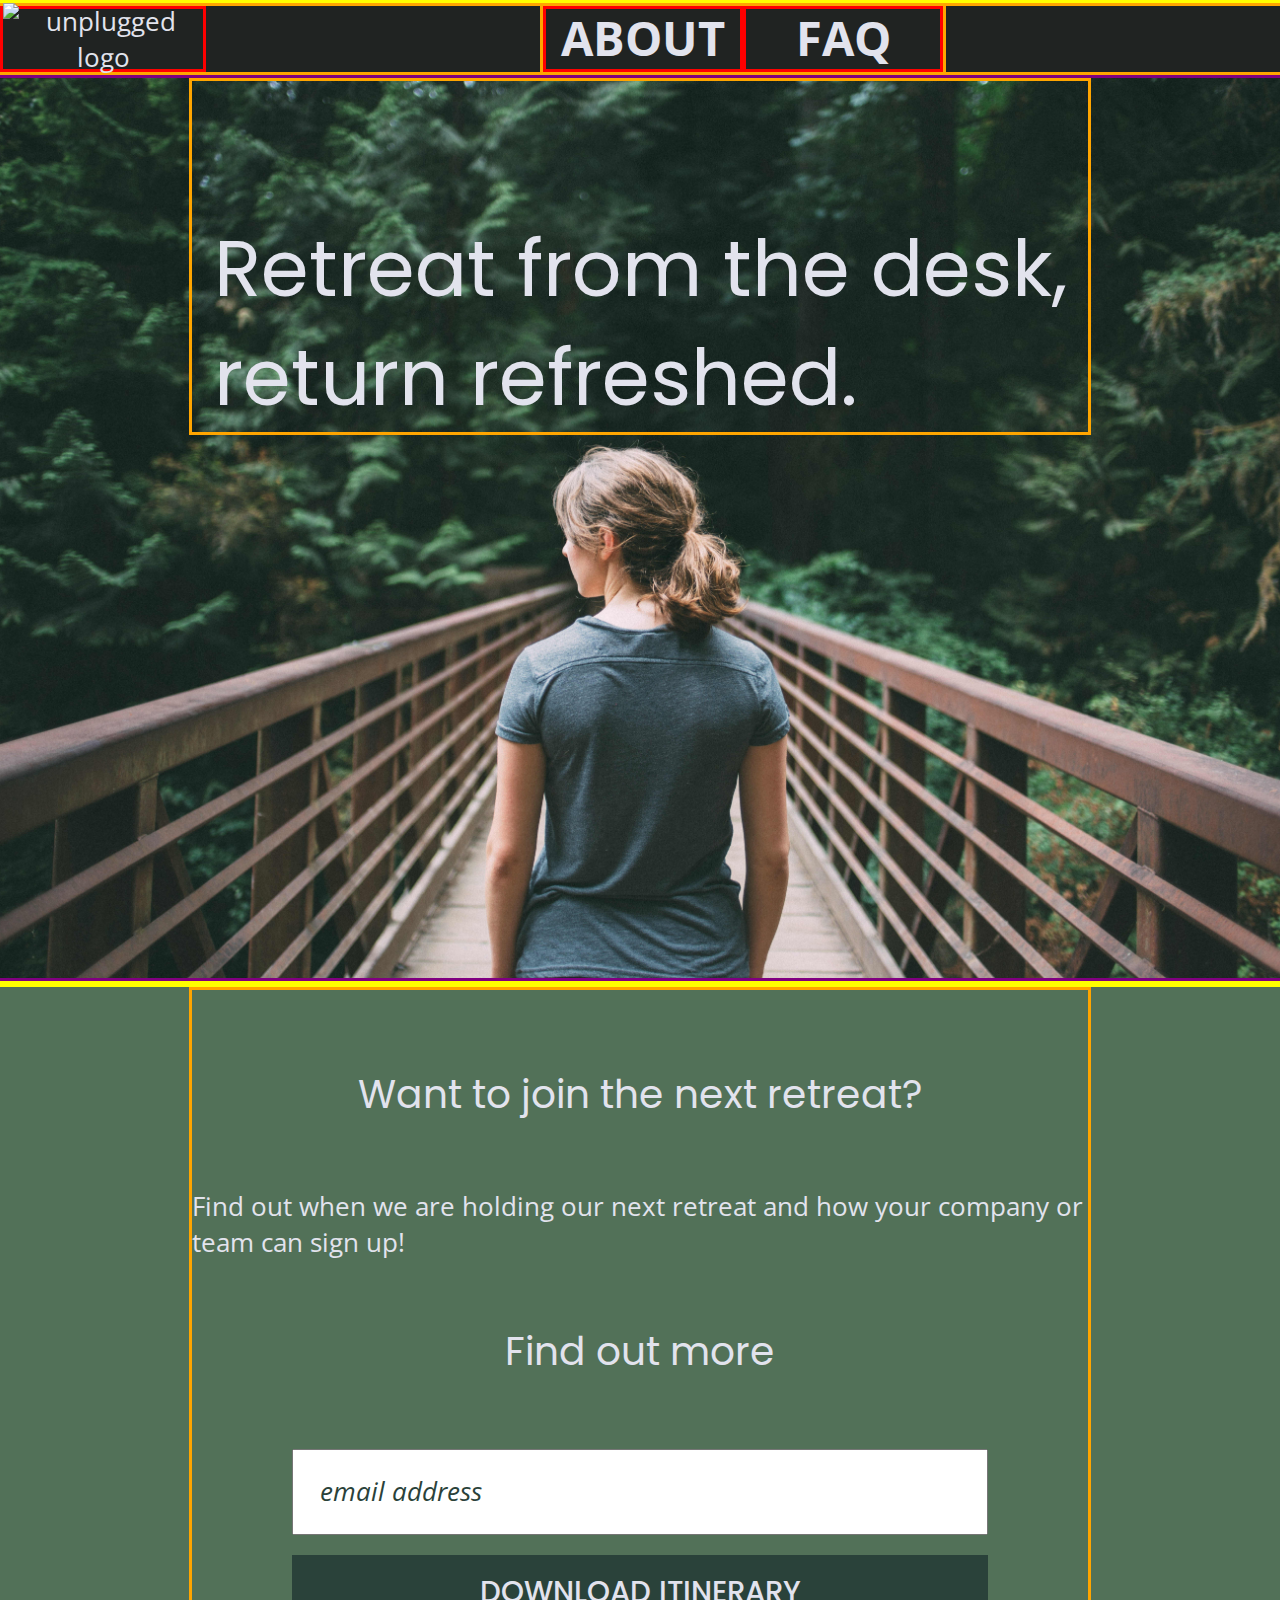
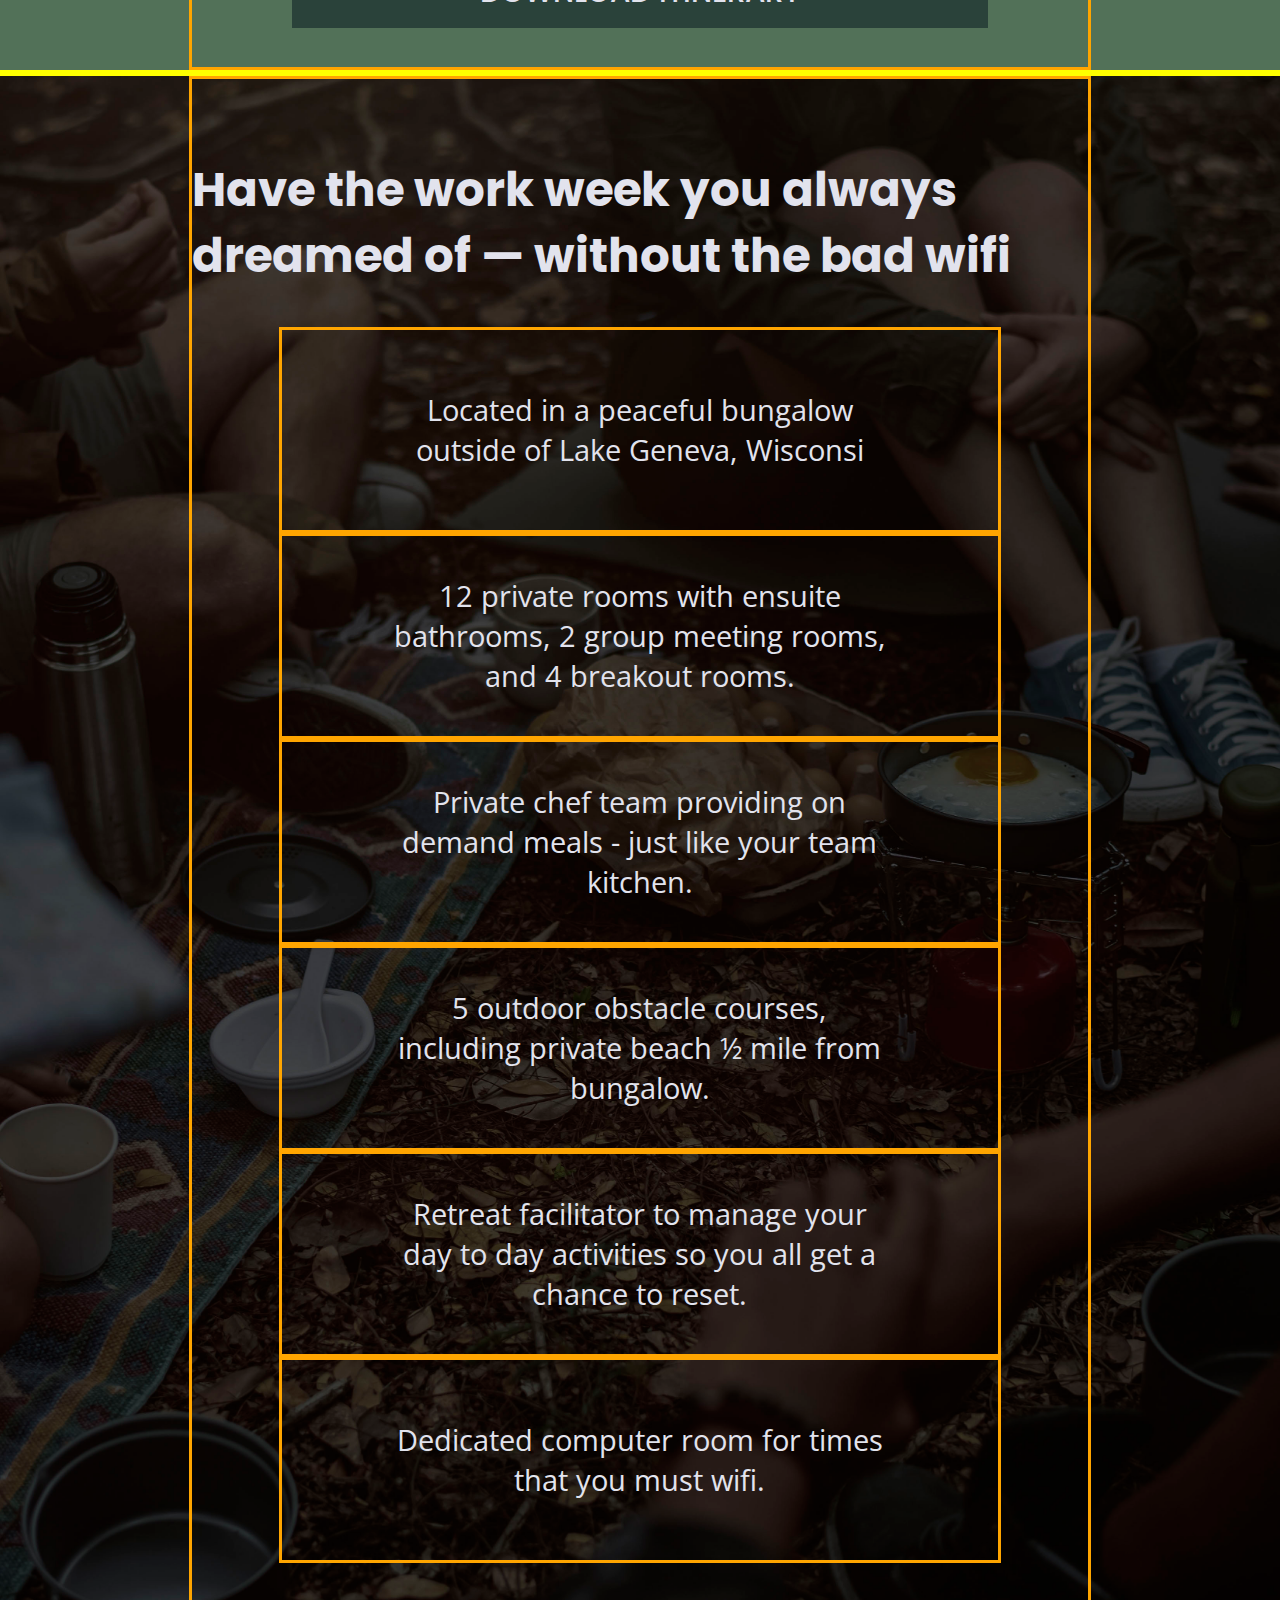
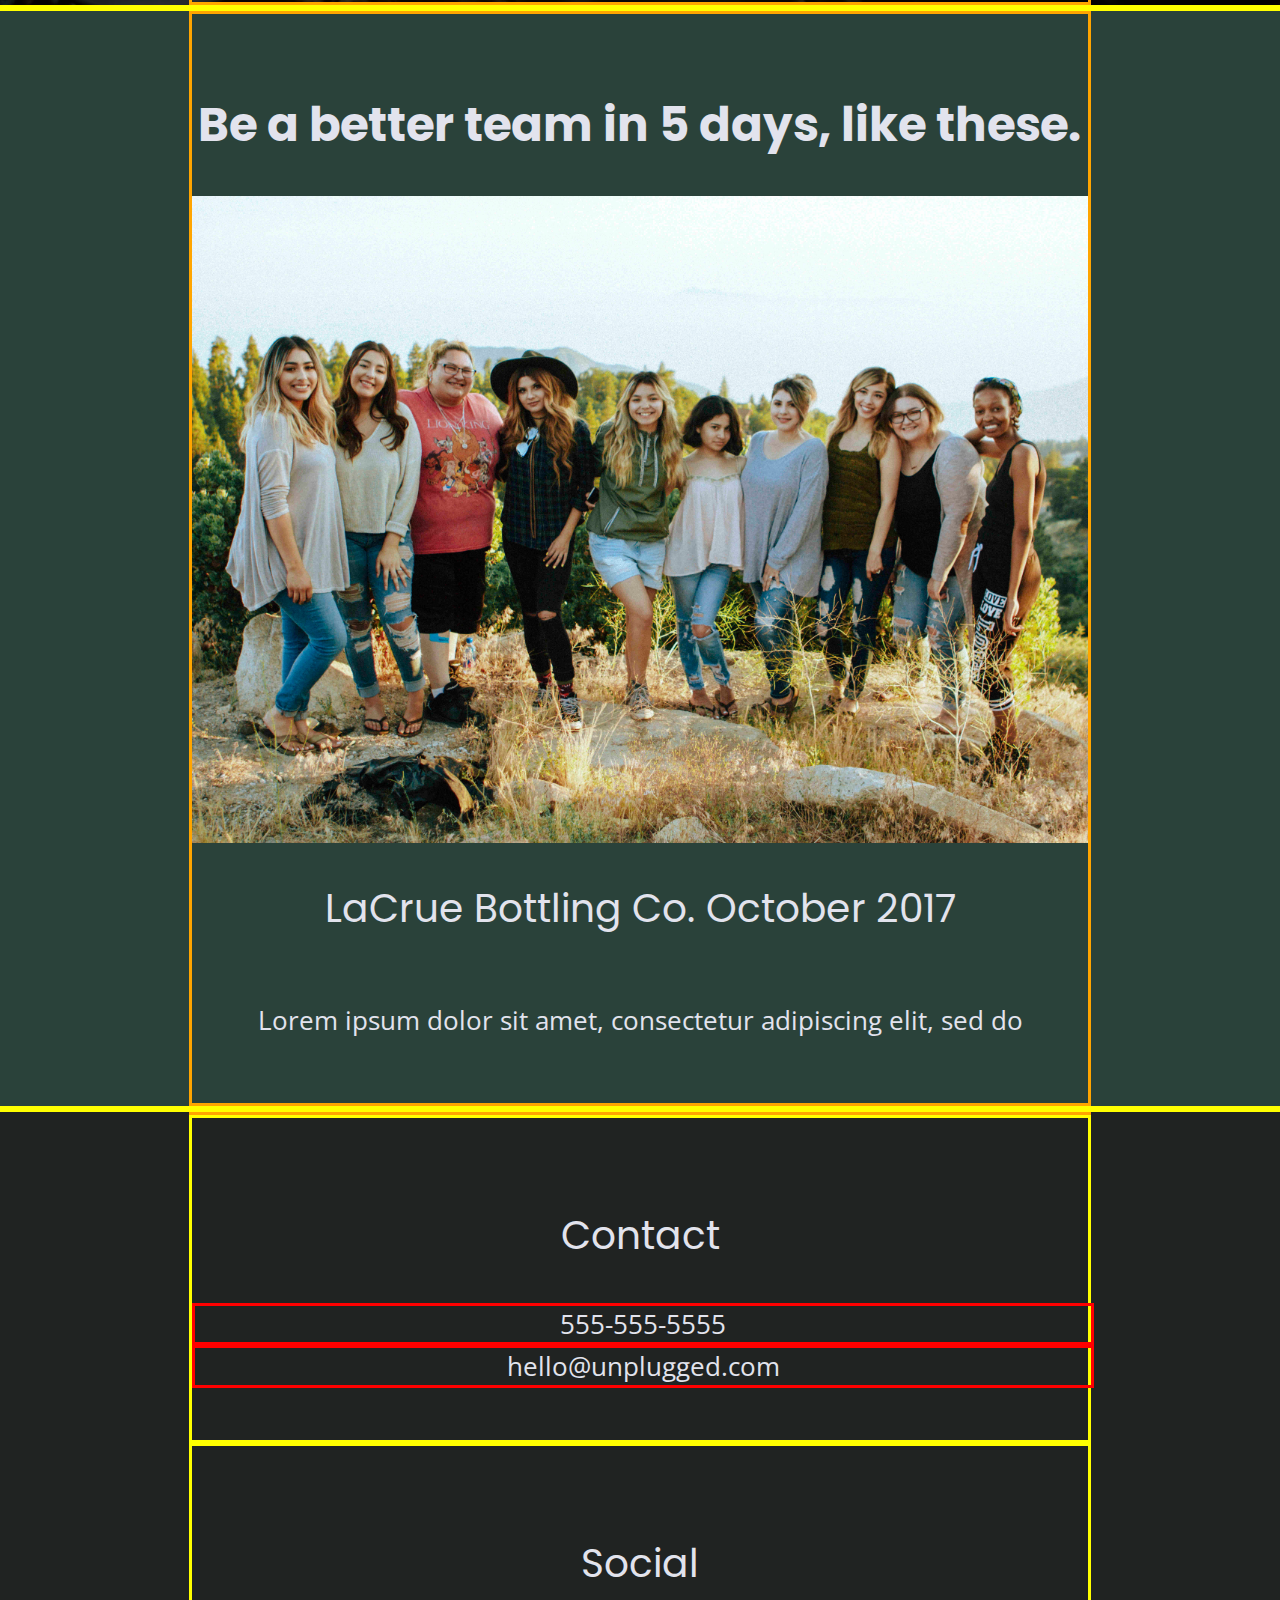
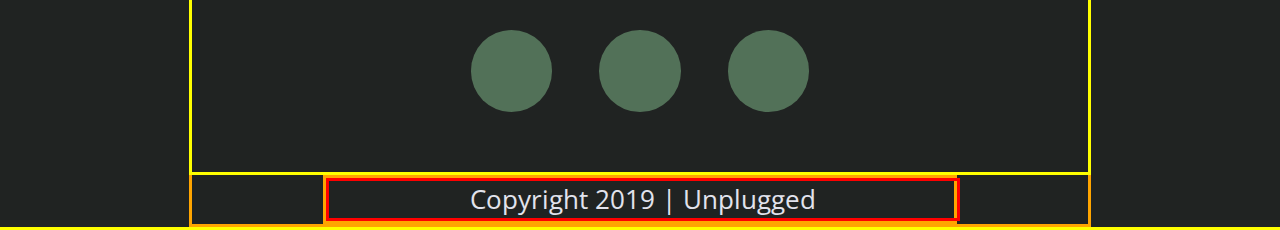
==== commit 0d938729: "Added fontAwesome Icons, corrected layout html body main" ====
--- a/index.html
+++ b/index.html
@@ -13,6 +13,10 @@
 
   <!-- Google Fonts -->
   <link href="https://fonts.googleapis.com/css?family=Open+Sans:400,700|Poppins:500,700" rel="stylesheet">
+  <!-- Font Awesome -->
+  <link rel="stylesheet" href="https://use.fontawesome.com/releases/v5.5.0/css/all.css"
+    integrity="sha384-B4dIYHKNBt8Bc12p+WXckhzcICo0wtJAoU8YZTY5qE0Id1GSseTk6S+L3BlXeVIU" crossorigin="anonymous">
+  <!-- <link rel="stylesheet" href="./font-awesome-4.7.0/css/font-awesome.css"> -->
   <link rel="stylesheet" href="./css/normalize.css">
   <link rel="stylesheet" href="./css/main.css">
 
@@ -24,23 +28,23 @@
     <p class="browserupgrade">You are using an <strong>outdated</strong> browser. Please <a href="https://browsehappy.com/">upgrade your browser</a> to improve your experience and security.</p>
   <![endif]-->
   <header>
-      <nav>
-        <a href="#"><img src="" alt="unplugged logo"></a>
-        <ul class="section-content">
-          <li><a href="./about/index.html">About</a></li>
-          <li><a href="./faqs/index.html">FAQ</a></li>
-        </ul>
-      </nav>
-  <section id="hero-section" >
-    <div class="section-content">
-      <h1>Retreat from the desk, <br>return refreshed.</h1>
-    </div>
-  </section>
+    <nav>
+      <a href="#"><img src="" alt="unplugged logo"></a>
+      <ul class="section-content">
+        <li><a href="./about/index.html">About</a></li>
+        <li><a href="./faqs/index.html">FAQ</a></li>
+      </ul>
+    </nav>
+    <section id="hero-section">
+      <div class="section-content">
+        <h1>Retreat from the desk, <br>return refreshed.</h1>
+      </div>
+    </section>
   </header>
   <main>
     <section id="download-form">
       <div class="section-content">
-  <      <h3>Want to join the next retreat? </h3>
+        <h3>Want to join the next retreat? </h3>
         <p>Find out when we are holding our next retreat and how your company or team can sign up!</p>
         <h3>Find out more</h3>
         <form>
@@ -54,28 +58,28 @@
       <div class="section-content">
         <h2>Have the work week you always dreamed of — without the bad wifi</h2>
         <div class="features-item" id="features-1">
-          <i>campground</i>
+          <i class="fas fa-campground"></i>
           <p>Located in a peaceful bungalow outside of Lake Geneva, Wisconsi</p>
 
         </div>
         <div class="features-item" id="features-2">
-          <i>bed</i>
+          <i class="fas fa-bed"></i>
           <p>12 private rooms with ensuite bathrooms, 2 group meeting rooms, and 4 breakout rooms.</p>
         </div>
         <div class="features-item" id="features-3">
-          <i>utensils</i>
+          <i class="fas fa-utensils"></i>
           <p>Private chef team providing on demand meals - just like your team kitchen.</p>
         </div>
         <div class="features-item" id="features-4">
-          <i>shoe-prints</i>
+          <i class="fas fa-shoe-prints"></i>
           <p>5 outdoor obstacle courses, including private beach ½ mile from bungalow.</p>
         </div>
         <div class="features-item" id="features-5">
-          <i>Smile</i>
+          <i class="fas fa-smile"></i>
           <p>Retreat facilitator to manage your day to day activities so you all get a chance to reset.</p>
         </div>
         <div class="features-item" id="features-6">
-          <i>Wifi</i>
+          <i class="fas fa-wifi"></i>
           <p>Dedicated computer room for times that you must wifi.</p>
         </div>
       </div>
@@ -84,8 +88,8 @@
       <div class="section-content">
         <h2>Be a better team in 5 days, like these.</h2>
         <figure>
-        <img src="./img/omar-lopez-296944-unsplash-72.jpg" alt="">
-      </figure>
+          <img src="./img/omar-lopez-296944-unsplash-72.jpg" alt="">
+        </figure>
         <h3>
           LaCrue Bottling Co. October 2017
         </h3>
@@ -103,9 +107,9 @@
       <div class="footer-section" id="social">
         <h3>Social</h3>
         <div class="social-icons-container">
-          <i class="social-icon" id="facebook"></i>
-          <i class="social-icon" id="twitter"></i>
-          <i class="social-icon" id="instagram"></i>
+          <i class="fab fa-facebook-f social-icon" id="facebook"></i>
+          <i class="fab fa-instagram social-icon" id="twitter"></i>
+          <i class="fab fa-twitter social-icon" id="instagram"></i>
         </div>
       </div>
       <div class="section-content">
--- a/css/main.css
+++ b/css/main.css
@@ -114,12 +114,16 @@
   font-size: 1em;
 }
 
+/* body i {
+  font-family: 'FontAwesome' !important; */
+/* } */
+
 html,
 body,
 main {
   margin: 0;
   padding: 0;
-  max-width: 99%;
+  max-width: 100vw;
   display: flex;
   justify-content: center;
   align-items: center;
@@ -131,8 +135,8 @@
 ul,
 ol {
   list-style-type: none;
-  padding:0;
-  margin:0;
+  padding: 0;
+  margin: 0;
 }
 
 a {
@@ -144,7 +148,6 @@
   font-family: 'Poppins', sans-serif;
   font-size: 3em;
   font-weight: normal;
-
 }
 
 h2 {
@@ -156,6 +159,8 @@
 h4 {
   font-family: 'Poppins', sans-serif;
   font-size: 1.5em;
+  font-weight: normal;
+  /* padding: 1em 0; */
 }
 
 p {
@@ -163,17 +168,35 @@
 }
 
 img {
-  width:100%;
+  width: 100%;
 }
 
 figure {
   margin: 0;
-  padding:0;
-}
-
-address {}
-
-.section-content {}
+  padding: 0;
+}
+
+
+.section-content {
+  padding: 1.5em 0;
+}
+
+.map figure {
+  width: 100%;
+  height: 0;
+  /* This sets the relationship between the height and width of the map - We want t maintain an aspect ratio without the fixed widths*/
+  padding-bottom: 80%;
+  overflow: hidden;
+  position: relative;
+}
+
+.map iframe {
+  position: absolute;
+  top: 0;
+  left: 0;
+  width: 100%;
+  height: 100%;
+}
 
 
 
@@ -193,45 +216,49 @@
   width: 100%;
 }
 
-nav{
-  width:100%;
-  border:3px solid orange;
-  display:flex;
+nav {
+  width: 100%;
+  border: 3px solid orange;
+  display: flex;
   flex-direction: column;
   justify-content: center;
   align-items: center;
 }
 
-nav ul{
-  display:flex;
+nav .section-content {
+  padding: 0;
+}
+
+nav ul {
+  display: flex;
   justify-content: space-around;
   align-items: center;
   flex-flow: row wrap;
   /* border:3px solid green; */
-  width:100%;
-  margin:auto;
+  width: 100%;
+  margin: auto;
   font-size: 1.8em;
   text-transform: uppercase;
   font-weight: bold;
 }
 
-nav a{
-  max-width:500px;
-  min-width:350px;
+nav a {
+  max-width: 500px;
+  /* min-width: 350px; */
   text-align: center;
   height: 60px;
-  border:3px solid red;
-  display:flex;
+  border: 3px solid red;
+  display: flex;
   justify-content: space-around;
   align-items: center;
 }
 
-nav ul li{
-  width:200px;
+nav ul li {
+  width: 200px;
   /* border:3px solid red; */
   text-align: center;
   height: 60px;
-  display:flex;
+  display: flex;
   justify-content: space-around;
   align-items: center;
 }
@@ -244,7 +271,7 @@
 }
 
 section#hero-section h1 {
-  padding-top:4em;
+  padding-top: 4em;
   text-align: left;
 }
 
@@ -263,6 +290,20 @@
   min-height: 200px;
   width: 100%;
   border: 3px solid orange;
+  display: flex;
+  flex-direction: column;
+  justify-content: center;
+  align-items: center;
+  text-align: center;
+}
+
+#features .features-item i {
+  font-size: 4em;
+}
+
+#features .features-item p {
+  font-size: 1.1em;
+  width: 70%;
 }
 
 section#reviews {
@@ -270,13 +311,33 @@
   width: 100%;
 }
 
+section#map {
+  max-height: 500px;
+}
+
 footer {
   min-height: 350px;
   width: 100%;
 }
 
+.footer-section {
+  padding: 2em 0;
+}
+
 .section-content {
-  width: 95%;
+  width: 100%;
+}
+
+footer .section-content p {
+  text-align: center;
+  padding: 0;
+  margin: auto;
+  border: 3px solid red;
+  width: 100%;
+}
+
+footer .section-content {
+  padding: 0;
 }
 
 
@@ -312,7 +373,8 @@
 /* ---General Background color and images--- */
 
 /* Light grey font*/
-header,nav,
+header,
+nav,
 footer {
   background-color: #202322;
   color: #e2e3ed;
@@ -339,9 +401,20 @@
   color: #e2e3ed;
 }
 
-/* ------------Footer Styles--------- */
-
-
+/* ------------Social Icons Styles--------- */
+
+i.social-icon {
+  color: #e2e3ed;
+  background-color: #527158;
+  border-radius: 50%;
+  padding: 15px;
+  font-size: 1.5em;
+  text-align: center;
+  display: inline-block;
+  width: 1em;
+  height: 1em;
+  margin: 0 10px;
+}
 
 
 
@@ -455,8 +528,8 @@
   }
 
 
-  nav{
-    width:100%;
+  nav {
+    width: 100%;
     /* border:3px solid orange;
     display:flex; */
     /* text-align: center; */
@@ -466,33 +539,34 @@
     /* justify-items: center; */
   }
 
-  nav ul li, nav a {
-    width:200px;
-  }
-
-
-  ul.section-content{
-    width:auto;
+  nav ul li,
+  nav a {
+    width: 200px;
+  }
+
+
+  ul.section-content {
+    width: auto;
     flex-direction: row;
   }
 
   section#hero-section {
-    display:flex;
+    display: flex;
     flex-direction: column;
     justify-content: flex-start;
     align-items: flex-start;
-    border:3px solid purple;
+    border: 3px solid purple;
   }
 
   section#hero-section .section-content {
-    padding:0;
+    padding: 0;
     margin-top: 0;
     text-align: left;
   }
 
   section#hero-section h1 {
     padding: 2.5em 0 0;
-    margin:0 auto;
+    margin: 0 auto;
     text-align: left;
   }
 
@@ -506,6 +580,34 @@
     min-height: 700px;
   }
 
+  section.map {
+    max-height: 500px;
+    overflow: hidden;
+    width: 100%;
+  }
+
+  section.map figure.section-content {
+    width: 100%;
+  }
+
+  .map figure {
+    width: 100%;
+    height: 0;
+    /* This sets the relationship between the height and width of the map - We want t maintain an aspect ratio without the fixed widths*/
+    padding-bottom: 80%;
+    overflow: hidden;
+    position: relative;
+  }
+
+  .map iframe {
+    position: absolute;
+    top: 0;
+    left: 0;
+    width: 100%;
+    height: 100%;
+  }
+
+
   footer {
     min-height: 450px;
   }
@@ -515,20 +617,22 @@
 @media only screen and (min-width: 1200px) {
 
   /* Style adjustments for desktop */
-  html,body,main {
+  html,
+  body,
+  main {
     font-size: 26px;
-    width:100vw;
+    width: 100vw;
   }
 
   header,
-footer,
-section,
-#download-form,
-/* .features-item, */
-.footer-section {
-  border: 3px solid yellow;
-  width: 100%;
-}
+  footer,
+  section,
+  #download-form,
+  /* .features-item, */
+  .footer-section {
+    border: 3px solid yellow;
+    width: 100%;
+  }
 
   .section-content {
     width: 70%;
@@ -539,6 +643,24 @@
   section#hero-section h1 {
     padding: 1.7em 0 0;
 
+  }
+
+  /* #features h1,
+  #features .features-item {
+    padding: 3.5em 0;
+  } */
+
+  section.map,
+  figure.section-content,
+  iframe {
+    width: 100%;
+    max-width: none;
+  }
+
+  i.social-icon {
+    padding: 20px;
+    font-size: 1.6em;
+    margin: 0 20px;
   }
 
 
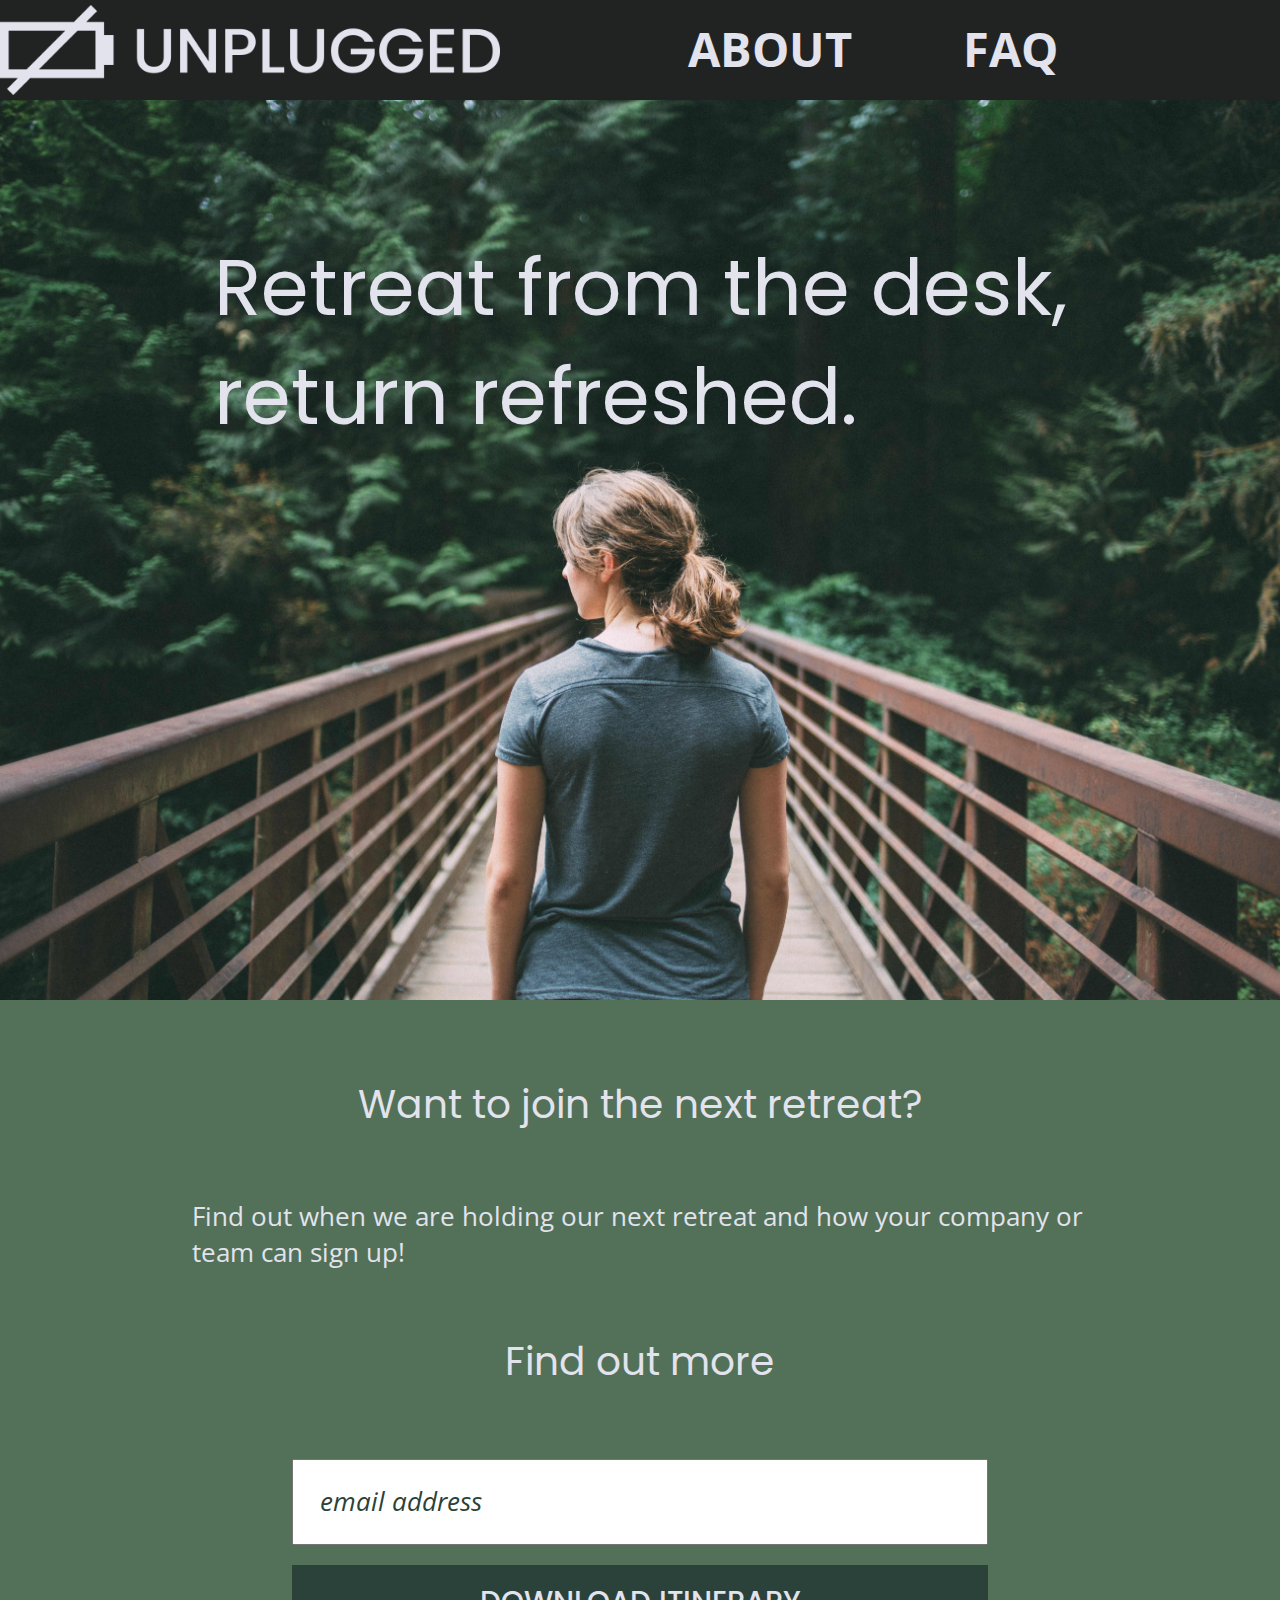
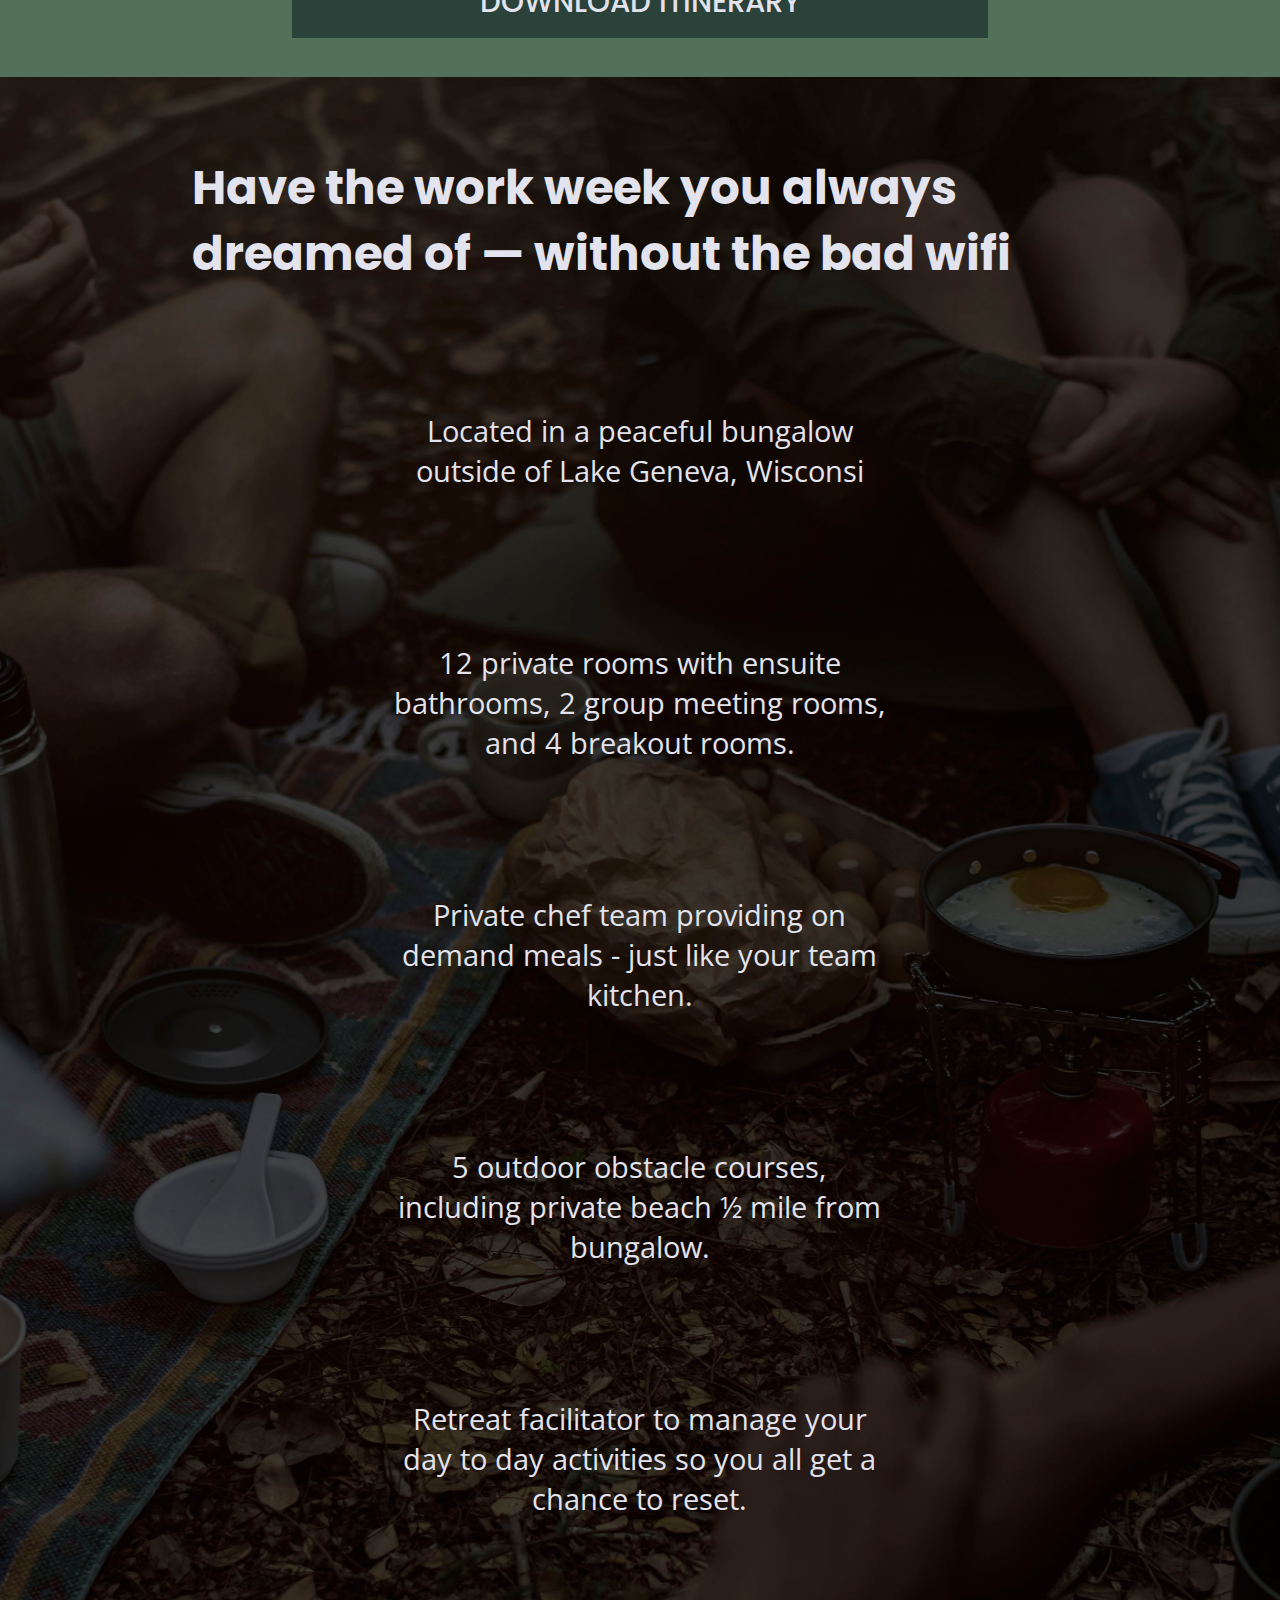
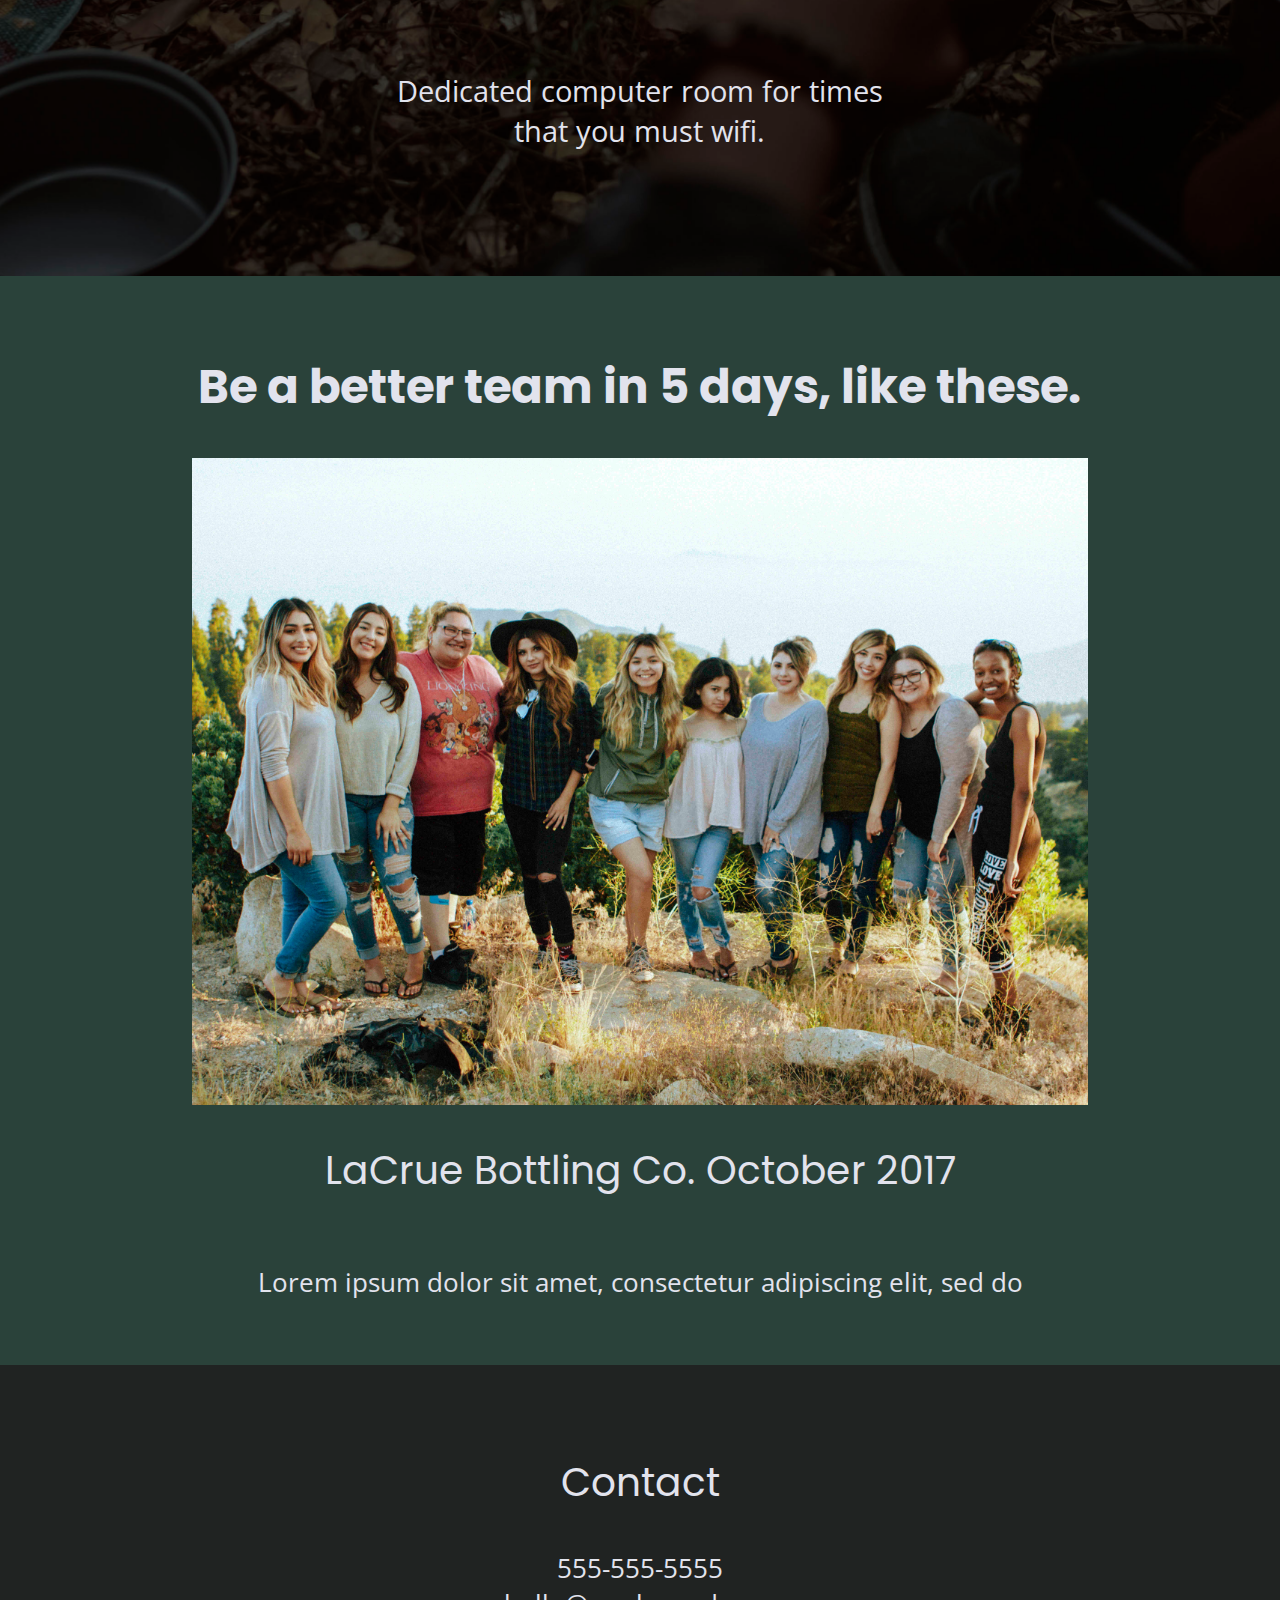
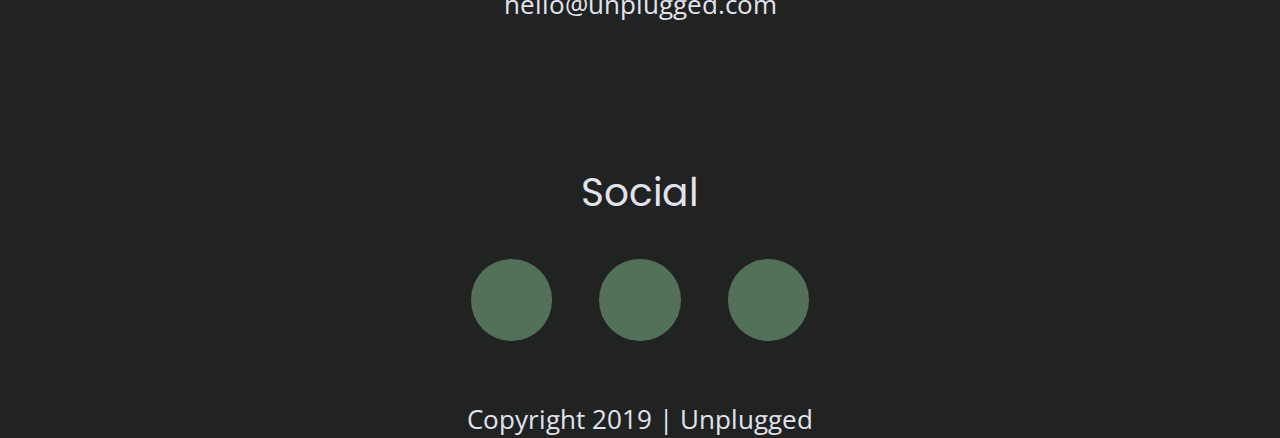
==== commit dd5df08c: "Deleted auxiliary borders" ====
--- a/index.html
+++ b/index.html
@@ -29,7 +29,7 @@
   <![endif]-->
   <header>
     <nav>
-      <a href="#"><img src="" alt="unplugged logo"></a>
+      <a href="#"><img src="./img/unpluggedlogo.png" alt="unplugged logo"></a>
       <ul class="section-content">
         <li><a href="./about/index.html">About</a></li>
         <li><a href="./faqs/index.html">FAQ</a></li>
--- a/css/main.css
+++ b/css/main.css
@@ -212,17 +212,18 @@
   justify-content: center;
   align-items: center;
   flex-direction: column;
-  border: 3px solid yellow;
+  /* border: 3px solid yellow; */
   width: 100%;
 }
 
 nav {
   width: 100%;
-  border: 3px solid orange;
+  /* border: 3px solid orange; */
   display: flex;
   flex-direction: column;
   justify-content: center;
   align-items: center;
+  min-height: 100px;
 }
 
 nav .section-content {
@@ -247,7 +248,7 @@
   /* min-width: 350px; */
   text-align: center;
   height: 60px;
-  border: 3px solid red;
+  /* border: 3px solid red; */
   display: flex;
   justify-content: space-around;
   align-items: center;
@@ -289,12 +290,13 @@
 #features .features-item {
   min-height: 200px;
   width: 100%;
-  border: 3px solid orange;
+  /* border: 3px solid orange; */
   display: flex;
   flex-direction: column;
   justify-content: center;
   align-items: center;
   text-align: center;
+  padding: 1em 0;
 }
 
 #features .features-item i {
@@ -332,7 +334,7 @@
   text-align: center;
   padding: 0;
   margin: auto;
-  border: 3px solid red;
+  /* border: 3px solid red; */
   width: 100%;
 }
 
@@ -519,7 +521,7 @@
   .section-content {
     width: 80%;
     max-width: 1200px;
-    border: 3px solid orange;
+    /* border: 3px solid orange; */
     margin: auto;
     display: flex;
     justify-content: center;
@@ -528,26 +530,48 @@
   }
 
 
+
   nav {
     width: 100%;
-    /* border:3px solid orange;
-    display:flex; */
-    /* text-align: center; */
+    /* border: 3px solid green; */
+    display: flex;
     flex-direction: row;
     justify-content: center;
     align-items: center;
-    /* justify-items: center; */
-  }
-
-  nav ul li,
+    text-align: center;
+    margin: 0;
+    padding: 0;
+  }
+
   nav a {
-    width: 200px;
-  }
-
-
-  ul.section-content {
+    max-width: 500px;
+    /* max-width: auto; */
+  }
+
+
+  nav ul.section-content {
+    width: 50%;
+    display: flex;
+    flex-direction: row;
+    justify-content: center;
+    align-items: center;
+    text-align: center;
+  }
+
+
+  nav ul li {
+    padding-left: 20px;
+    padding-right: 20px;
+  }
+
+  nav img {
+    width: 100%;
+    /* max-width: 350px; */
+  }
+
+
+  nav ul a {
     width: auto;
-    flex-direction: row;
   }
 
   section#hero-section {
@@ -555,7 +579,7 @@
     flex-direction: column;
     justify-content: flex-start;
     align-items: flex-start;
-    border: 3px solid purple;
+    /* border: 3px solid purple; */
   }
 
   section#hero-section .section-content {
@@ -573,7 +597,7 @@
 
   #features .features-item {
     width: 80%;
-    border: 3px solid orange;
+    /* border: 3px solid orange; */
   }
 
   section#reviews {
@@ -630,14 +654,14 @@
   #download-form,
   /* .features-item, */
   .footer-section {
-    border: 3px solid yellow;
+    /* border: 3px solid yellow; */
     width: 100%;
   }
 
   .section-content {
     width: 70%;
     max-width: 1200px;
-    border: 3px solid orange;
+    /* border: 3px solid orange; */
   }
 
   section#hero-section h1 {
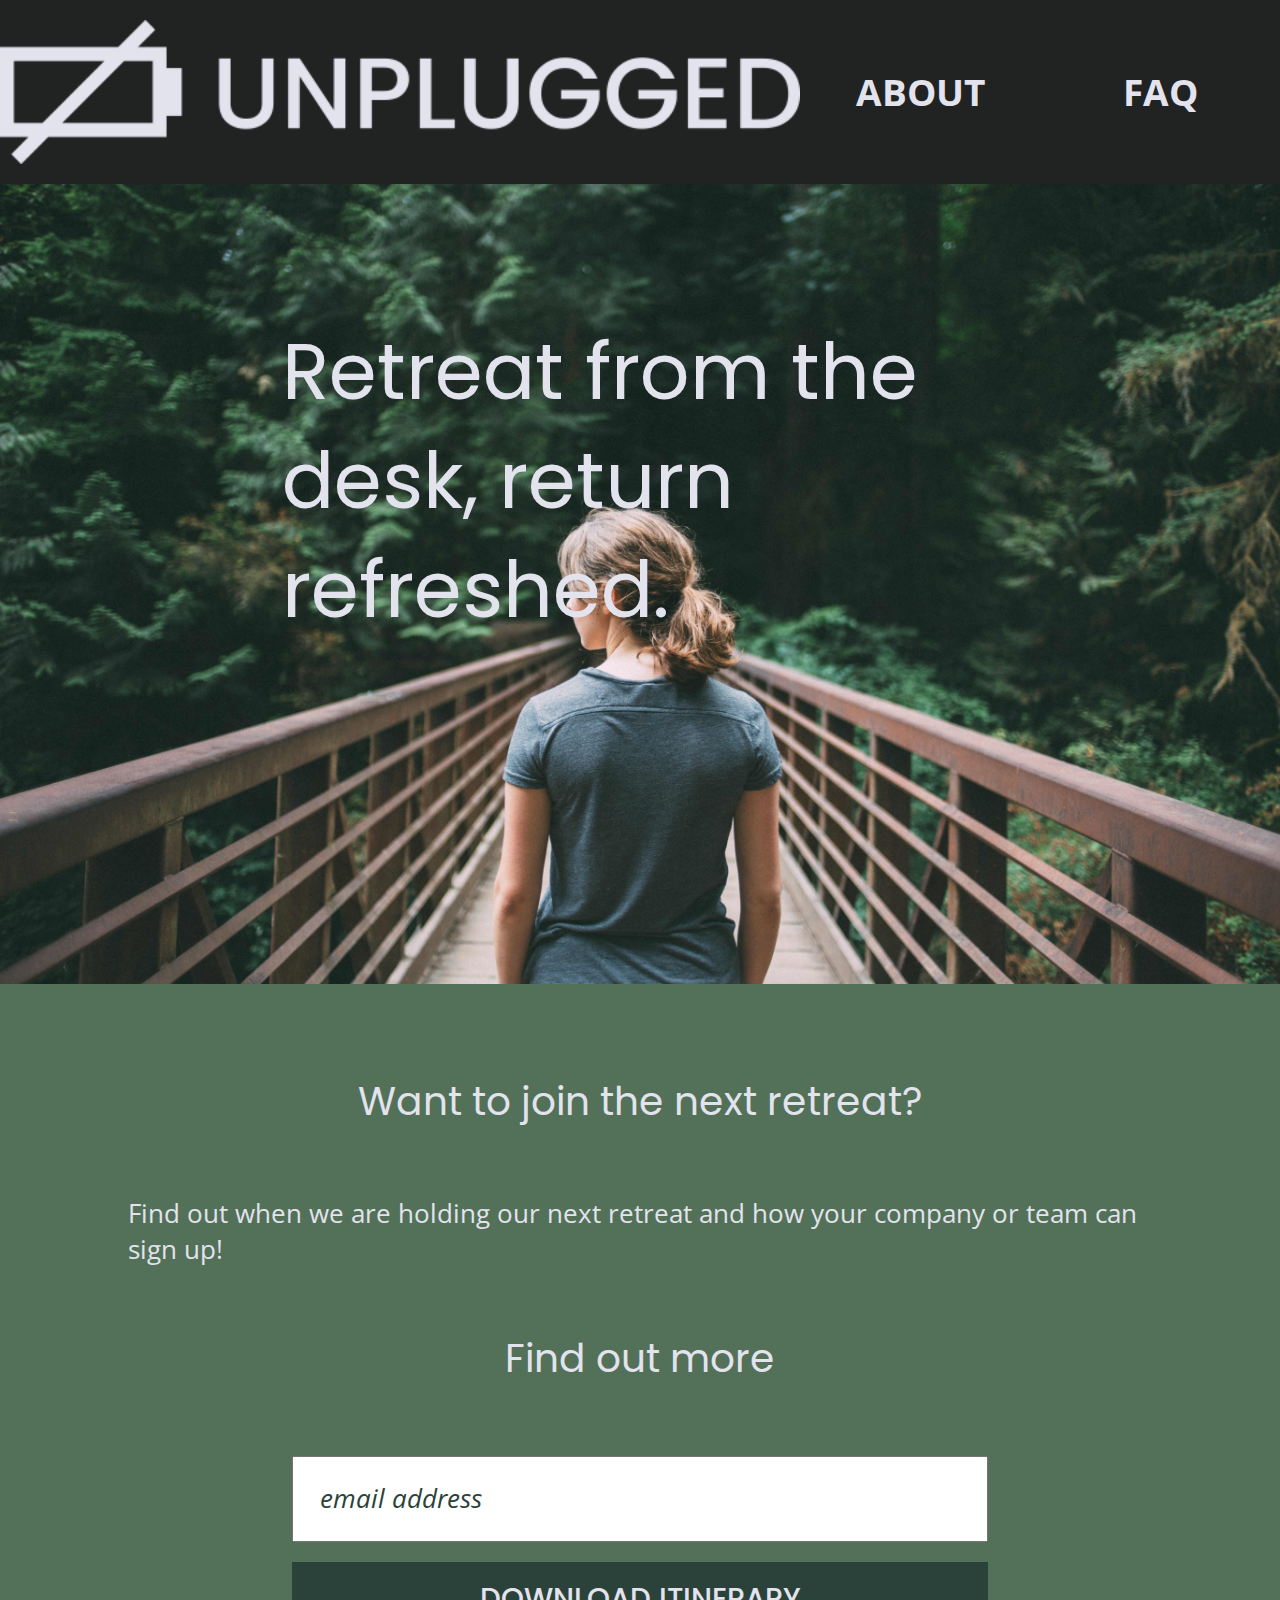
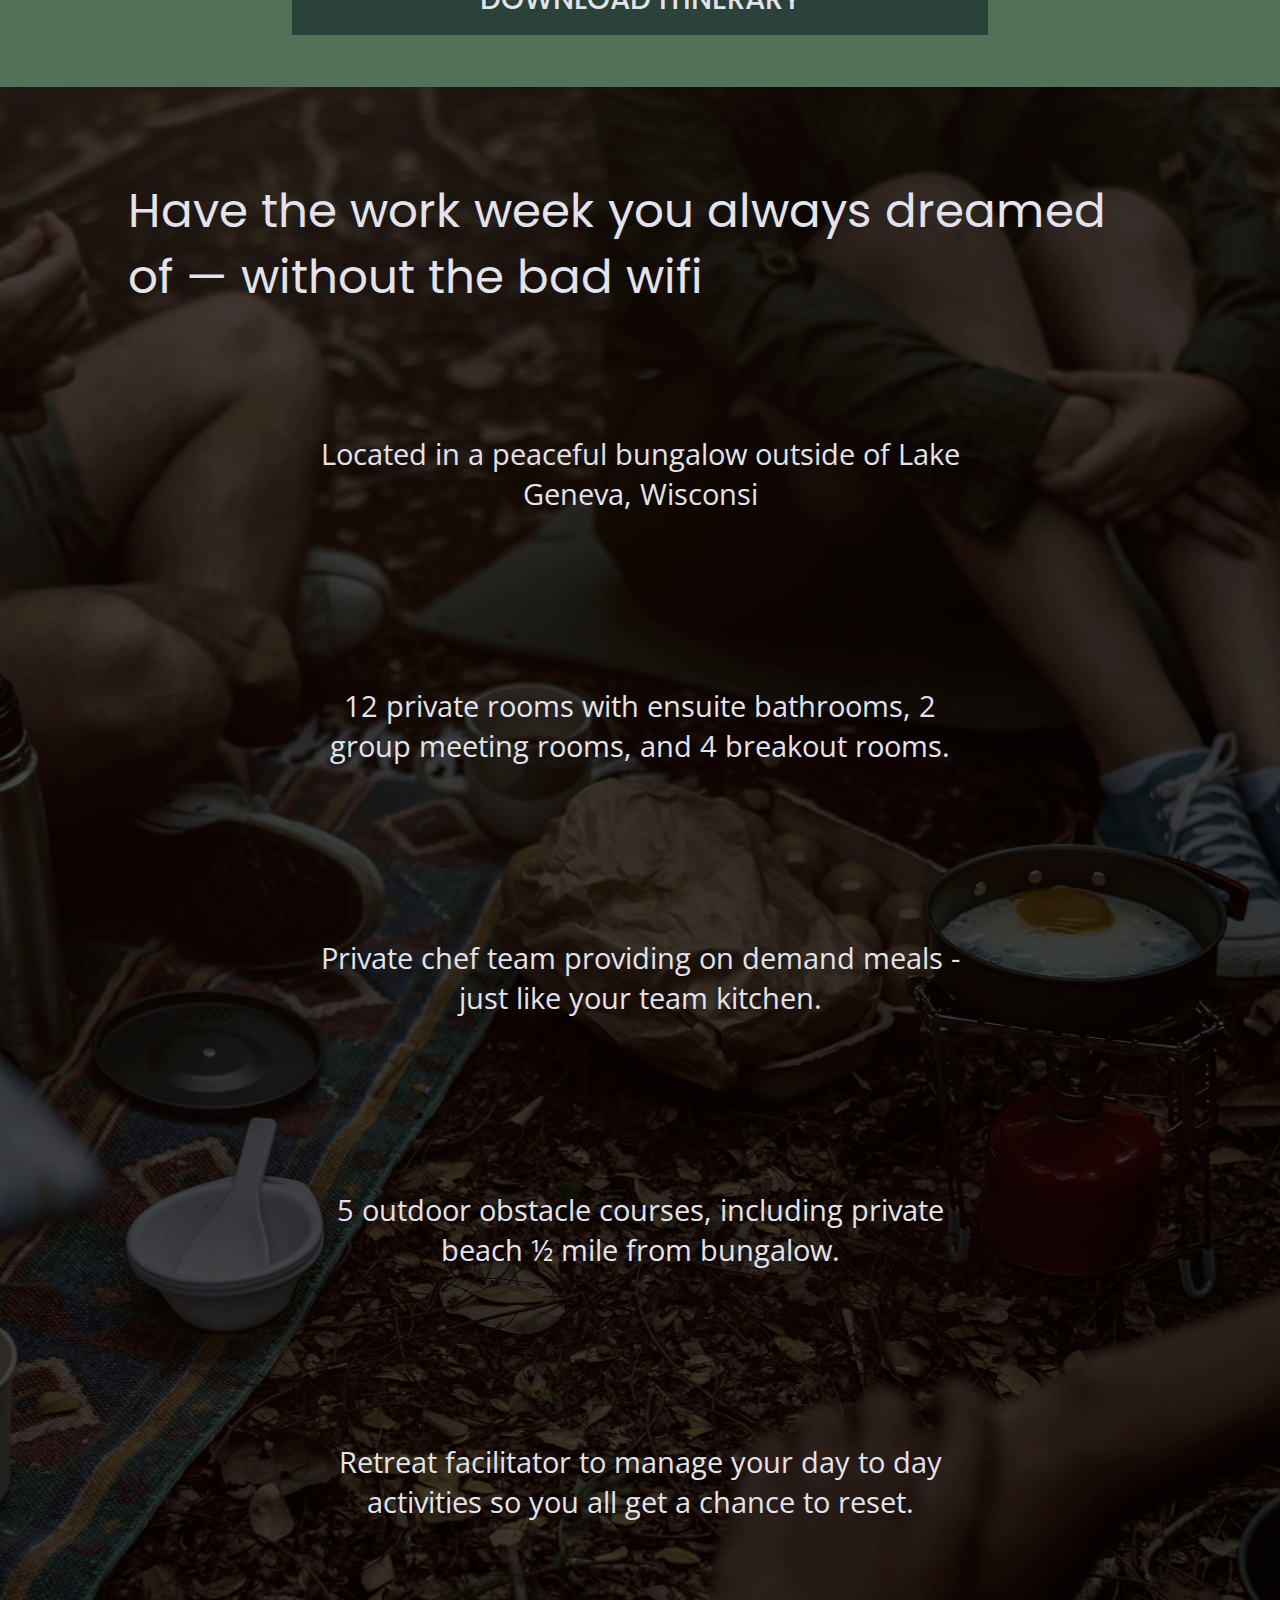
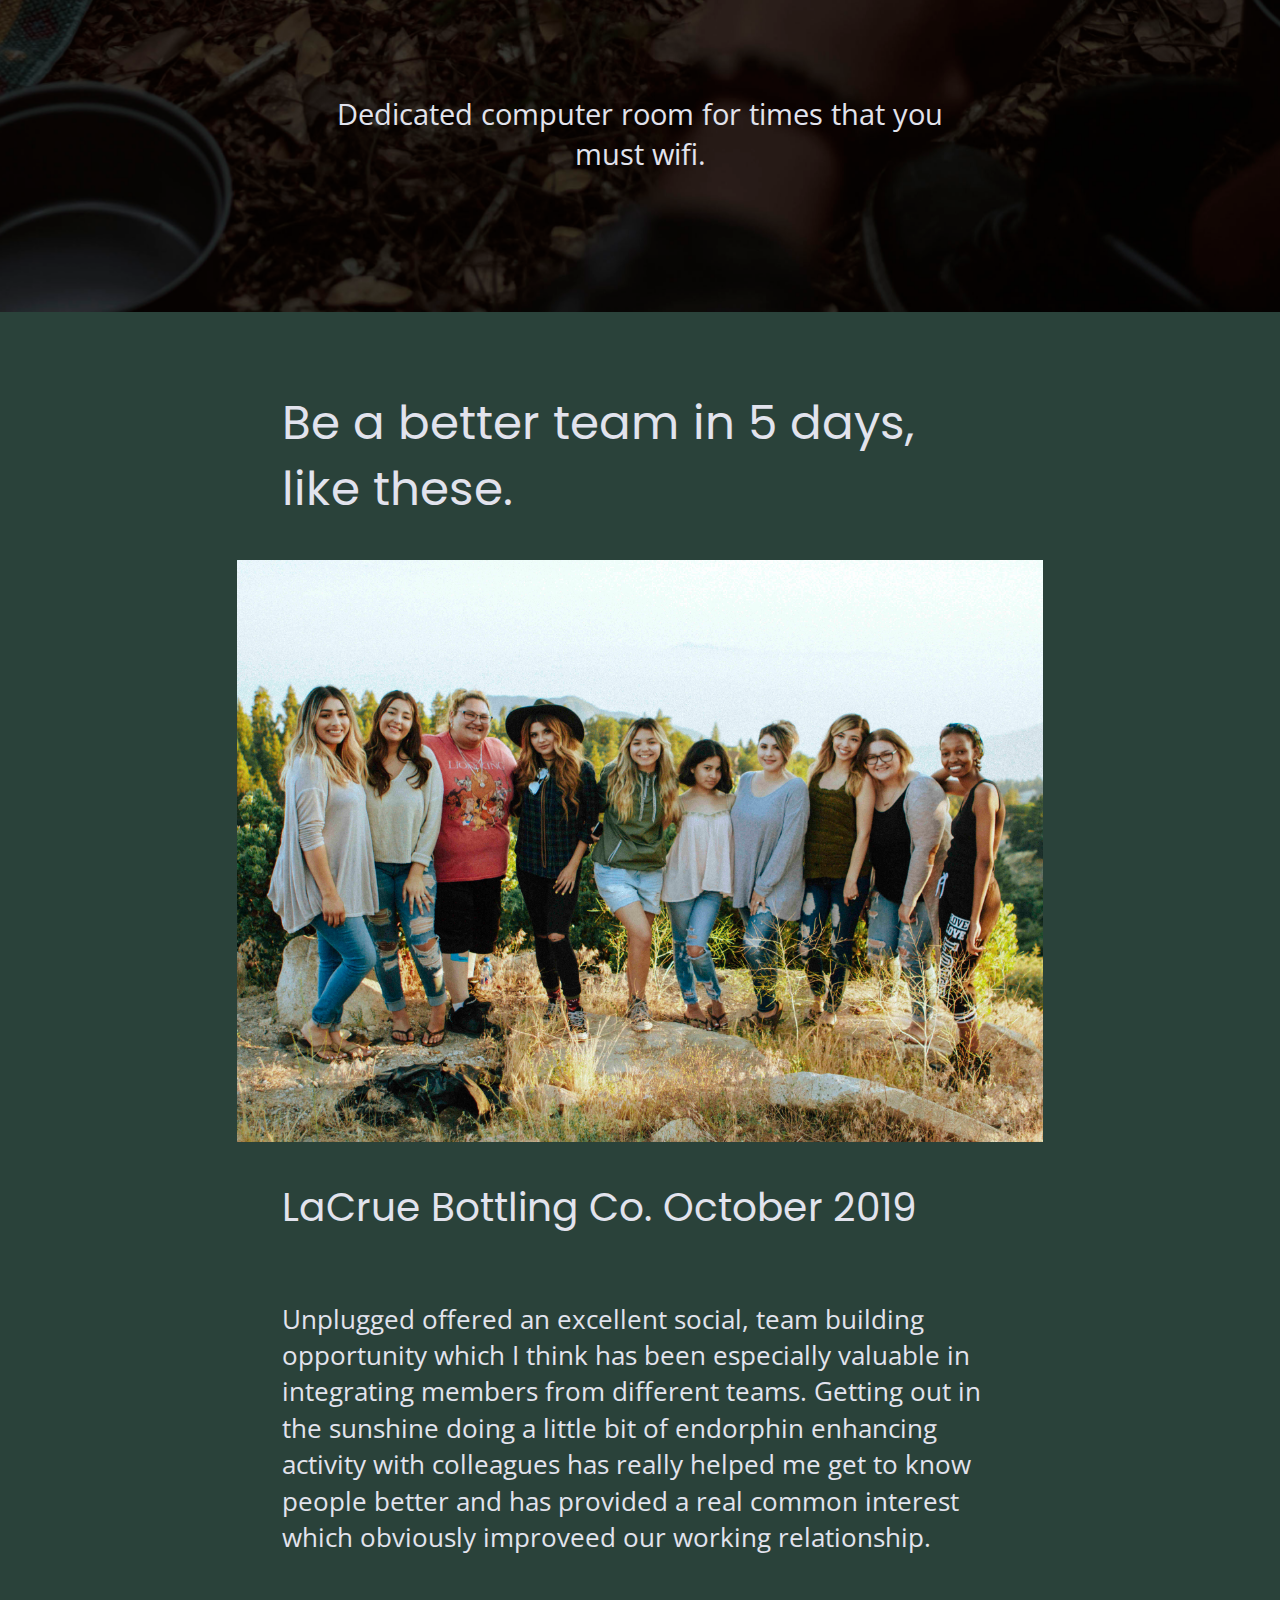
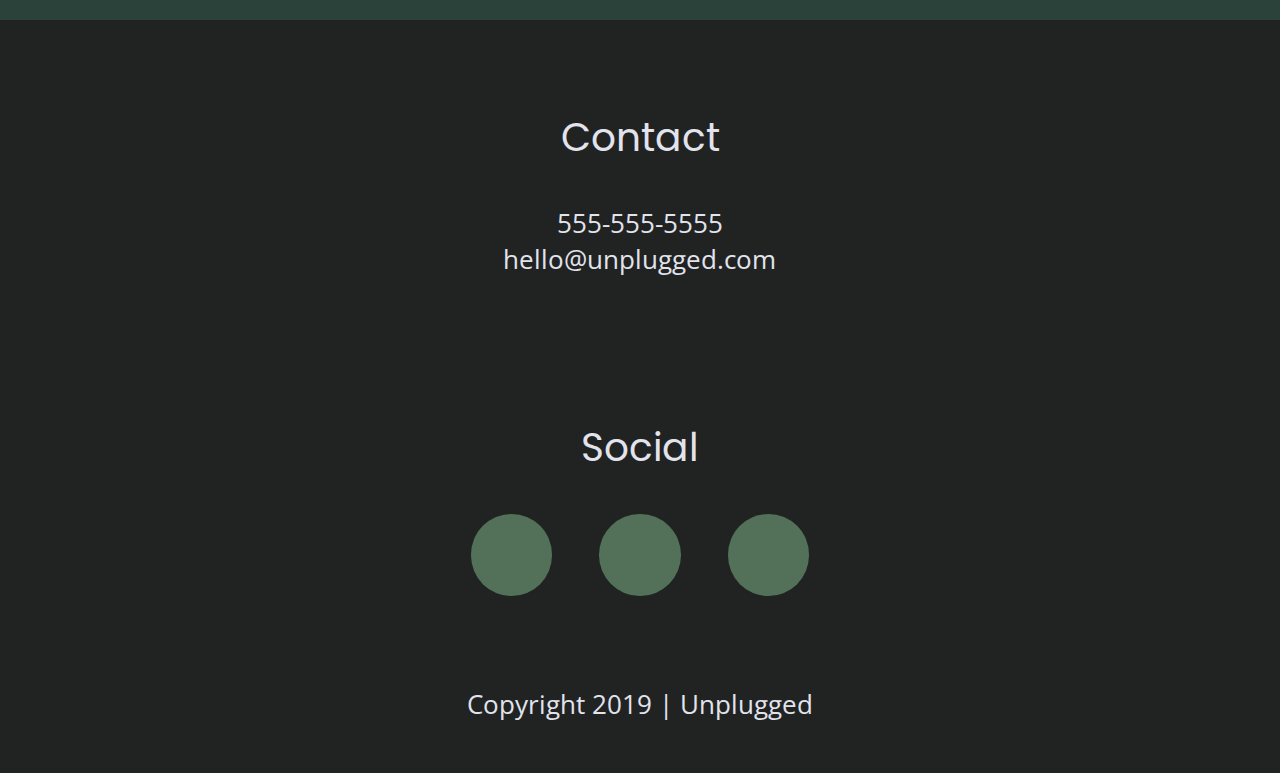
==== commit 20c4cc5f: "Finished mobile styling - homepage, about, faqs" ====
--- a/index.html
+++ b/index.html
@@ -29,7 +29,7 @@
   <![endif]-->
   <header>
     <nav>
-      <a href="#"><img src="./img/unpluggedlogo.png" alt="unplugged logo"></a>
+      <img src="./img/unpluggedlogo.png" alt="unplugged logo">
       <ul class="section-content">
         <li><a href="./about/index.html">About</a></li>
         <li><a href="./faqs/index.html">FAQ</a></li>
@@ -37,7 +37,7 @@
     </nav>
     <section id="hero-section">
       <div class="section-content">
-        <h1>Retreat from the desk, <br>return refreshed.</h1>
+        <h1>Retreat from the desk, return refreshed.</h1>
       </div>
     </section>
   </header>
@@ -91,9 +91,12 @@
           <img src="./img/omar-lopez-296944-unsplash-72.jpg" alt="">
         </figure>
         <h3>
-          LaCrue Bottling Co. October 2017
+          LaCrue Bottling Co. October 2019
         </h3>
-        <p>Lorem ipsum dolor sit amet, consectetur adipiscing elit, sed do</p>
+        <p>Unplugged offered an excellent social, team building opportunity which I think has been especially valuable
+          in integrating members from different teams. Getting out in the sunshine doing a little bit of endorphin
+          enhancing activity with colleagues has really helped me get to know people better and has provided a real
+          common interest which obviously improveed our working relationship.</p>
       </div>
     </section>
   </main>
--- a/css/main.css
+++ b/css/main.css
@@ -9,7 +9,8 @@
 
 /* ==========================================================================
    Base styles: opinionated defaults
-   ========================================================================== */
+   ==========================================================================
+   */
 
 html {
   color: #222;
@@ -108,6 +109,7 @@
 
 html {
   font-size: 16px;
+  line-height: 1.4;
 }
 
 body {
@@ -153,6 +155,7 @@
 h2 {
   font-family: 'Poppins', sans-serif;
   font-size: 1.8em;
+  font-weight: normal;
 }
 
 h3,
@@ -169,6 +172,7 @@
 
 img {
   width: 100%;
+  /* padding: 10px; */
 }
 
 figure {
@@ -214,6 +218,7 @@
   flex-direction: column;
   /* border: 3px solid yellow; */
   width: 100%;
+  /* padding: 5%; */
 }
 
 nav {
@@ -223,24 +228,40 @@
   flex-direction: column;
   justify-content: center;
   align-items: center;
-  min-height: 100px;
+  min-height: 120px;
 }
 
 nav .section-content {
   padding: 0;
+}
+
+nav img {
+  width: 270px;
+  margin: 20px 0;
+}
+
+nav li {
+  width: auto;
+  padding: 10px 0;
+  /* border: 3px solid red; */
+}
+
+nav li a {
+  font-size: 0.8em;
 }
 
 nav ul {
   display: flex;
   justify-content: space-around;
   align-items: center;
-  flex-flow: row wrap;
-  /* border:3px solid green; */
+  flex-flow: row nowrap;
+  /* border: 3px solid green; */
   width: 100%;
   margin: auto;
   font-size: 1.8em;
   text-transform: uppercase;
   font-weight: bold;
+
 }
 
 nav a {
@@ -265,26 +286,40 @@
 }
 
 section#hero-section {
-  min-height: 900px;
+  min-height: 800px;
   background: url('../img/jake-melara-30679-unsplash-compressed.jpg') center no-repeat #333;
   background-size: cover;
   justify-content: flex-start;
 }
 
 section#hero-section h1 {
-  padding-top: 4em;
+  /* padding-top: 2em; */
   text-align: left;
+  width: 80%;
+  padding: 0 10% 0 10%;
 }
 
 
 section#download-form {
   min-height: 300px;
 }
+
+section#download-form .section-content {
+  width: 80%;
+  padding: 2em 10% 2em 10%;
+}
+
+
 
 section#features {
   min-height: 1400px;
   background: url('../img/rawpixel-800820-unsplash1.jpg') center no-repeat #333;
   background-size: cover;
+}
+
+section#features .section-content {
+  width: 80%;
+  padding: 2em 10% 2em 10%;
 }
 
 #features .features-item {
@@ -305,7 +340,7 @@
 
 #features .features-item p {
   font-size: 1.1em;
-  width: 70%;
+  width: 80%;
 }
 
 section#reviews {
@@ -313,9 +348,45 @@
   width: 100%;
 }
 
+section#reviews .section-content h2,
+section#reviews .section-content h3,
+section#reviews .section-content p {
+  width: 80%;
+  padding: 0 10% 0 10%;
+}
+
+section#reviews .section-content figure {
+  width: 90%;
+  margin: auto;
+  /* padding: 0 5%; */
+}
+
 section#map {
   max-height: 500px;
 }
+
+section#faq-questions .section-content {
+  width: 80%;
+  padding: 2em 10% 2em 10%;
+  /* line-height: 1.8em; */
+}
+
+section#faq-questions .section-content p {
+  font-size: 1.2em;
+}
+
+section#mission .section-content {
+  width: 80%;
+  padding: 2em 10% 2em 10%;
+  /* line-height: 1.8em; */
+}
+
+section#contact-us .section-content {
+  width: 80%;
+  padding: 2em 10% 2em 10%;
+  /* line-height: 1.8em; */
+}
+
 
 footer {
   min-height: 350px;
@@ -335,11 +406,15 @@
   padding: 0;
   margin: auto;
   /* border: 3px solid red; */
-  width: 100%;
+  width: 90%;
 }
 
 footer .section-content {
   padding: 0;
+}
+
+p#copyright {
+  padding: 30px 0 50px 0;
 }
 
 
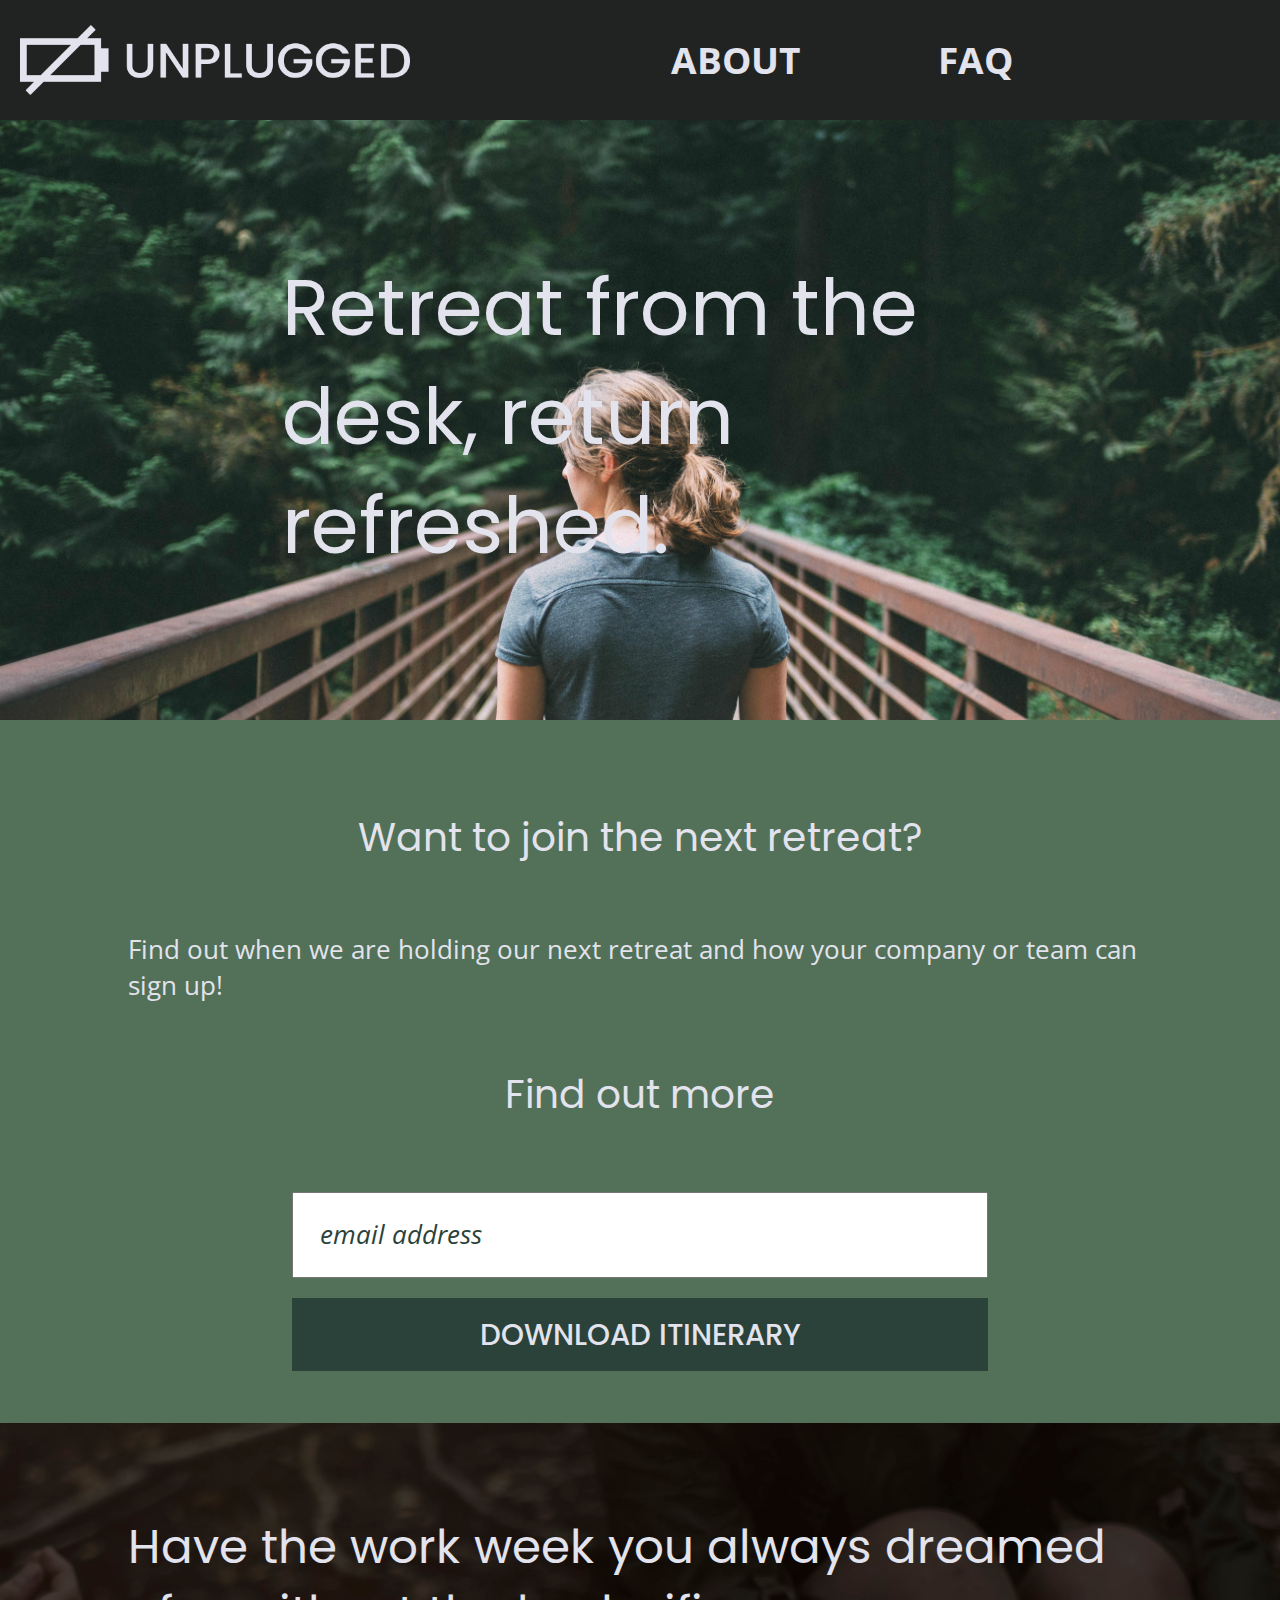
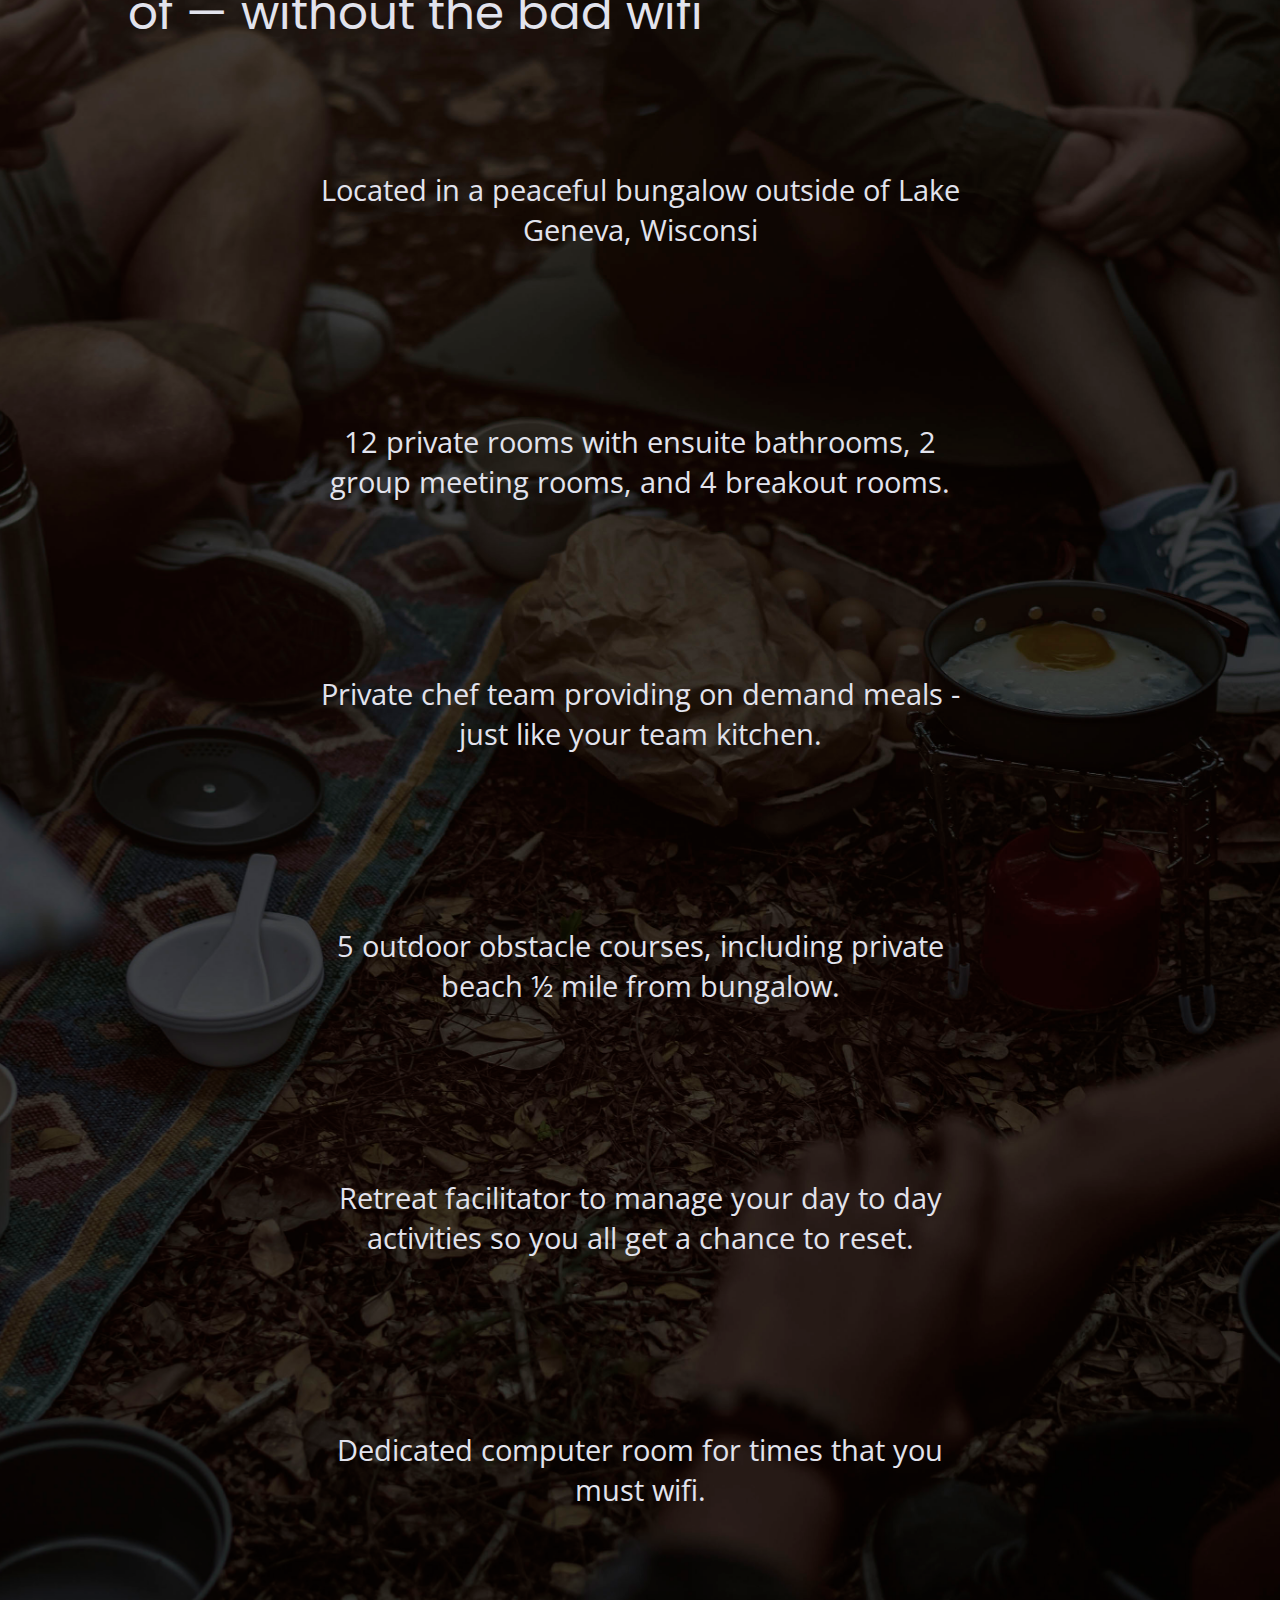
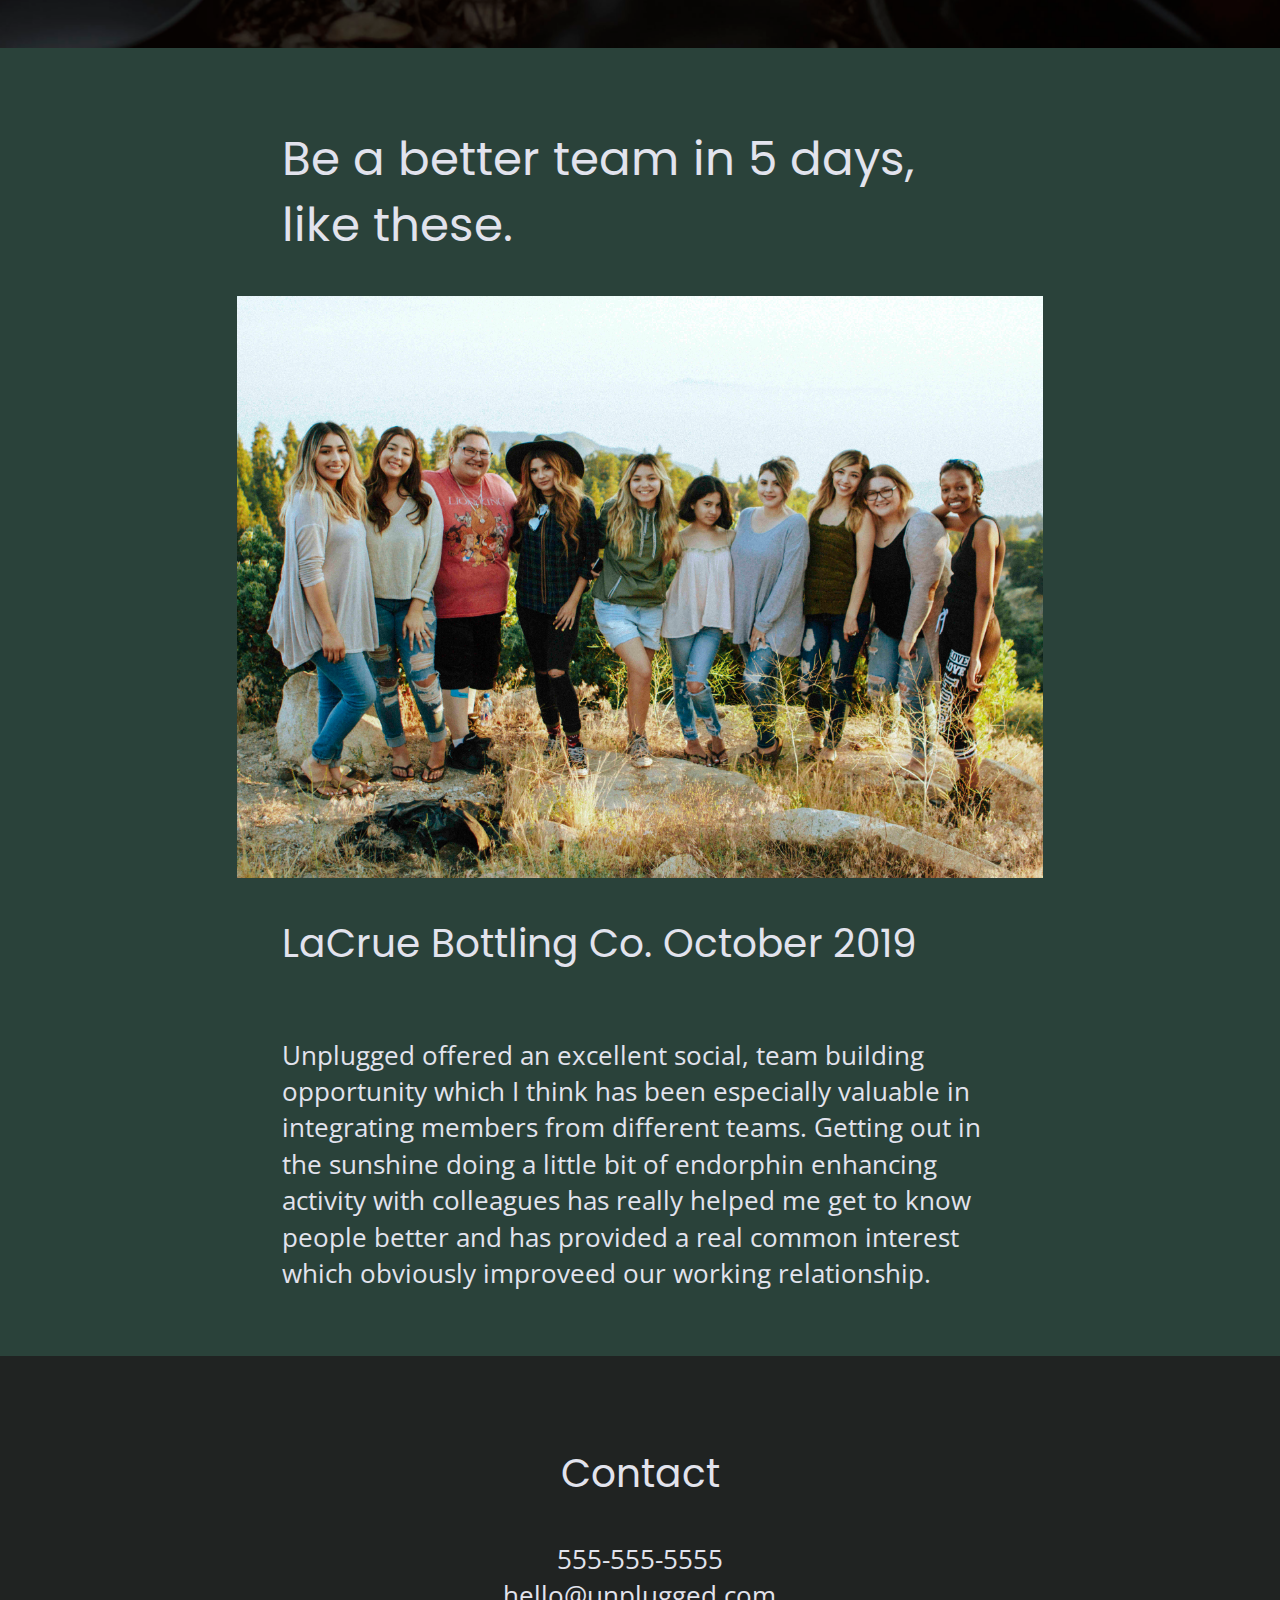
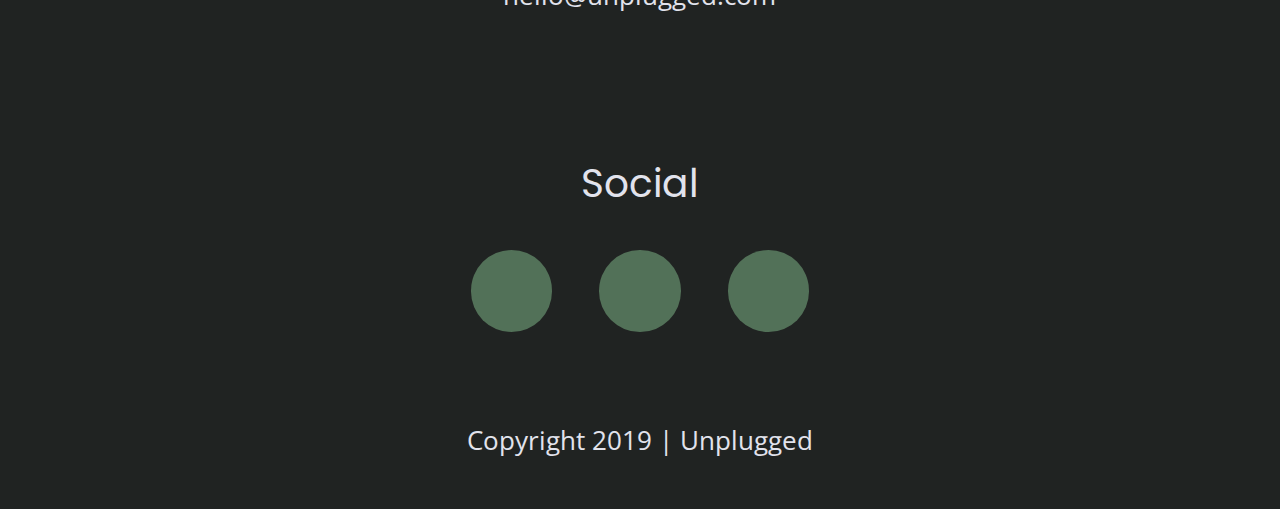
==== commit 47145a75: "Added parallax" ====
--- a/index.html
+++ b/index.html
@@ -35,7 +35,7 @@
         <li><a href="./faqs/index.html">FAQ</a></li>
       </ul>
     </nav>
-    <section id="hero-section">
+    <section id="hero-section" class="parallax">
       <div class="section-content">
         <h1>Retreat from the desk, return refreshed.</h1>
       </div>
@@ -49,7 +49,7 @@
         <h3>Find out more</h3>
         <form>
           <input type="text" name="name" value="email address">
-          <input type="button" value="Download Itinerary">
+          <input type="button" value="Download Itinerary" onclick="myFunction()">
         </form>
       </div>
     </section>
@@ -120,7 +120,9 @@
       </div>
     </div>
   </footer>
-
+  <div id="snackbar">Hi! This is Carla! Thanks for your interest in Unplugged!! This link is not active because
+    Unplugged doesn't really exist - Only for the purposes of my portfolio project! But you can go back to my portfolio
+    and contact me personally!! See you!</div>
 
   <script src="./js/vendor/modernizr-3.8.0.min.js"></script>
   <script src="https://code.jquery.com/jquery-3.4.1.min.js"
--- a/css/main.css
+++ b/css/main.css
@@ -286,9 +286,9 @@
 }
 
 section#hero-section {
-  min-height: 800px;
+  /* min-height: 800px;
   background: url('../img/jake-melara-30679-unsplash-compressed.jpg') center no-repeat #333;
-  background-size: cover;
+  background-size: cover; */
   justify-content: flex-start;
 }
 
@@ -640,8 +640,9 @@
   }
 
   nav img {
-    width: 100%;
-    /* max-width: 350px; */
+    width: 15em;
+    margin: 20px 20px;
+
   }
 
 
@@ -710,6 +711,84 @@
   footer {
     min-height: 450px;
   }
+
+  section#mission .section-content {
+    width: 80%;
+    padding: 2em 10% 2em 10%;
+    /* line-height: 1.8em; */
+    display: flex;
+    flex-direction: column;
+    /* border: 3px solid red; */
+  }
+
+  section#mission .section-content h3 {
+    width: 90%;
+    padding: 0 5% 0 5%;
+    /* border: 3px solid yellow; */
+  }
+
+  section#mission .section-content p {
+    width: 90%;
+    padding: 0 5% 0 5%;
+    /* line-height: 1.8em; */
+    display: flex;
+    flex-direction: column;
+    text-align: left;
+    /* border: 3px solid orange; */
+  }
+
+  section#mission .section-content .content-wrapper,
+  section#contact-us .section-content .content-wrapper,
+  .main-section-wrapper {
+    display: flex;
+    flex-direction: row;
+    justify-items: center;
+    align-items: center;
+    text-align: center;
+  }
+
+  section#contact-us .section-content {
+    width: 95%;
+    padding: 2em 2.5% 2em 2.5%;
+    /* line-height: 1.8em; */
+    display: flex;
+    flex-direction: column;
+    /* border: 3px solid orange; */
+  }
+
+
+
+  section#contact-us .section-content {
+    width: 80%;
+    padding: 2em 10% 2em 10%;
+    display: flex;
+    flex-direction: column;
+    /* line-height: 1.8em; */
+  }
+
+
+  #col-1,
+  #col-2 {
+    width: 50%;
+    min-height: 15em;
+    /* border: 3px solid red; */
+    padding: 2em 10% 2em 10%;
+    display: flex;
+    flex-direction: column;
+  }
+
+
+
+  .main-section-wrapper {
+    padding: 0;
+  }
+
+
+
+
+
+
+
 
 }
 
@@ -840,4 +919,119 @@
   h3 {
     page-break-after: avoid;
   }
+}
+
+/* ==========================================================================
+   Snackbar-related CSS
+From W3Schools: https://www.w3schools.com/howto/howto_js_snackbar.asp
+   ========================================================================== */
+
+
+/* The snackbar - position it at the bottom and in the middle of the screen */
+#snackbar {
+  visibility: hidden;
+  /* Hidden by default. Visible on click */
+  min-width: 250px;
+  /* Set a default minimum width */
+  margin-left: -125px;
+  /* Divide value of min-width by 2 */
+  background-color: #333;
+  /* Black background color */
+  color: #fff;
+  /* White text color */
+  text-align: center;
+  /* Centered text */
+  border-radius: 2px;
+  /* Rounded borders */
+  padding: 16px;
+  /* Padding */
+  position: fixed;
+  /* Sit on top of the screen */
+  z-index: 1;
+  /* Add a z-index if needed */
+  left: 50%;
+  /* Center the snackbar */
+  bottom: 30px;
+  /* 30px from the bottom */
+}
+
+/* Show the snackbar when clicking on a button (class added with JavaScript) */
+#snackbar.show {
+  visibility: visible;
+  /* Show the snackbar */
+  /* Add animation: Take 0.5 seconds to fade in and out the snackbar.
+  However, delay the fade out process for 2.5 seconds */
+  -webkit-animation: fadein 0.5s, fadeout 0.5s 2.5s;
+  animation: fadein 0.5s, fadeout 0.5s 2.5s;
+}
+
+/* Animations to fade the snackbar in and out */
+@-webkit-keyframes fadein {
+  from {
+    bottom: 0;
+    opacity: 0;
+  }
+
+  to {
+    bottom: 30px;
+    opacity: 1;
+  }
+}
+
+@keyframes fadein {
+  from {
+    bottom: 0;
+    opacity: 0;
+  }
+
+  to {
+    bottom: 30px;
+    opacity: 1;
+  }
+}
+
+@-webkit-keyframes fadeout {
+  from {
+    bottom: 30px;
+    opacity: 1;
+  }
+
+  to {
+    bottom: 0;
+    opacity: 0;
+  }
+}
+
+@keyframes fadeout {
+  from {
+    bottom: 30px;
+    opacity: 1;
+  }
+
+  to {
+    bottom: 0;
+    opacity: 0;
+  }
+}
+
+/* ==========================================================================
+   Parallax-related CSS
+From W3Schools: https://www.w3schools.com/howto/howto_css_parallax.asp
+   ========================================================================== */
+
+
+.parallax {
+  /* The image used */
+  /* background-image: url("img_parallax.jpg"); */
+  background: url('../img/jake-melara-30679-unsplash-compressed.jpg') center no-repeat #333;
+
+  /* Set a specific height */
+  height: 600px;
+  min-height: 600px;
+
+  /* Create the parallax scrolling effect */
+  background-attachment: fixed;
+  background-position: center;
+  background-repeat: no-repeat;
+  background-size: cover;
 }